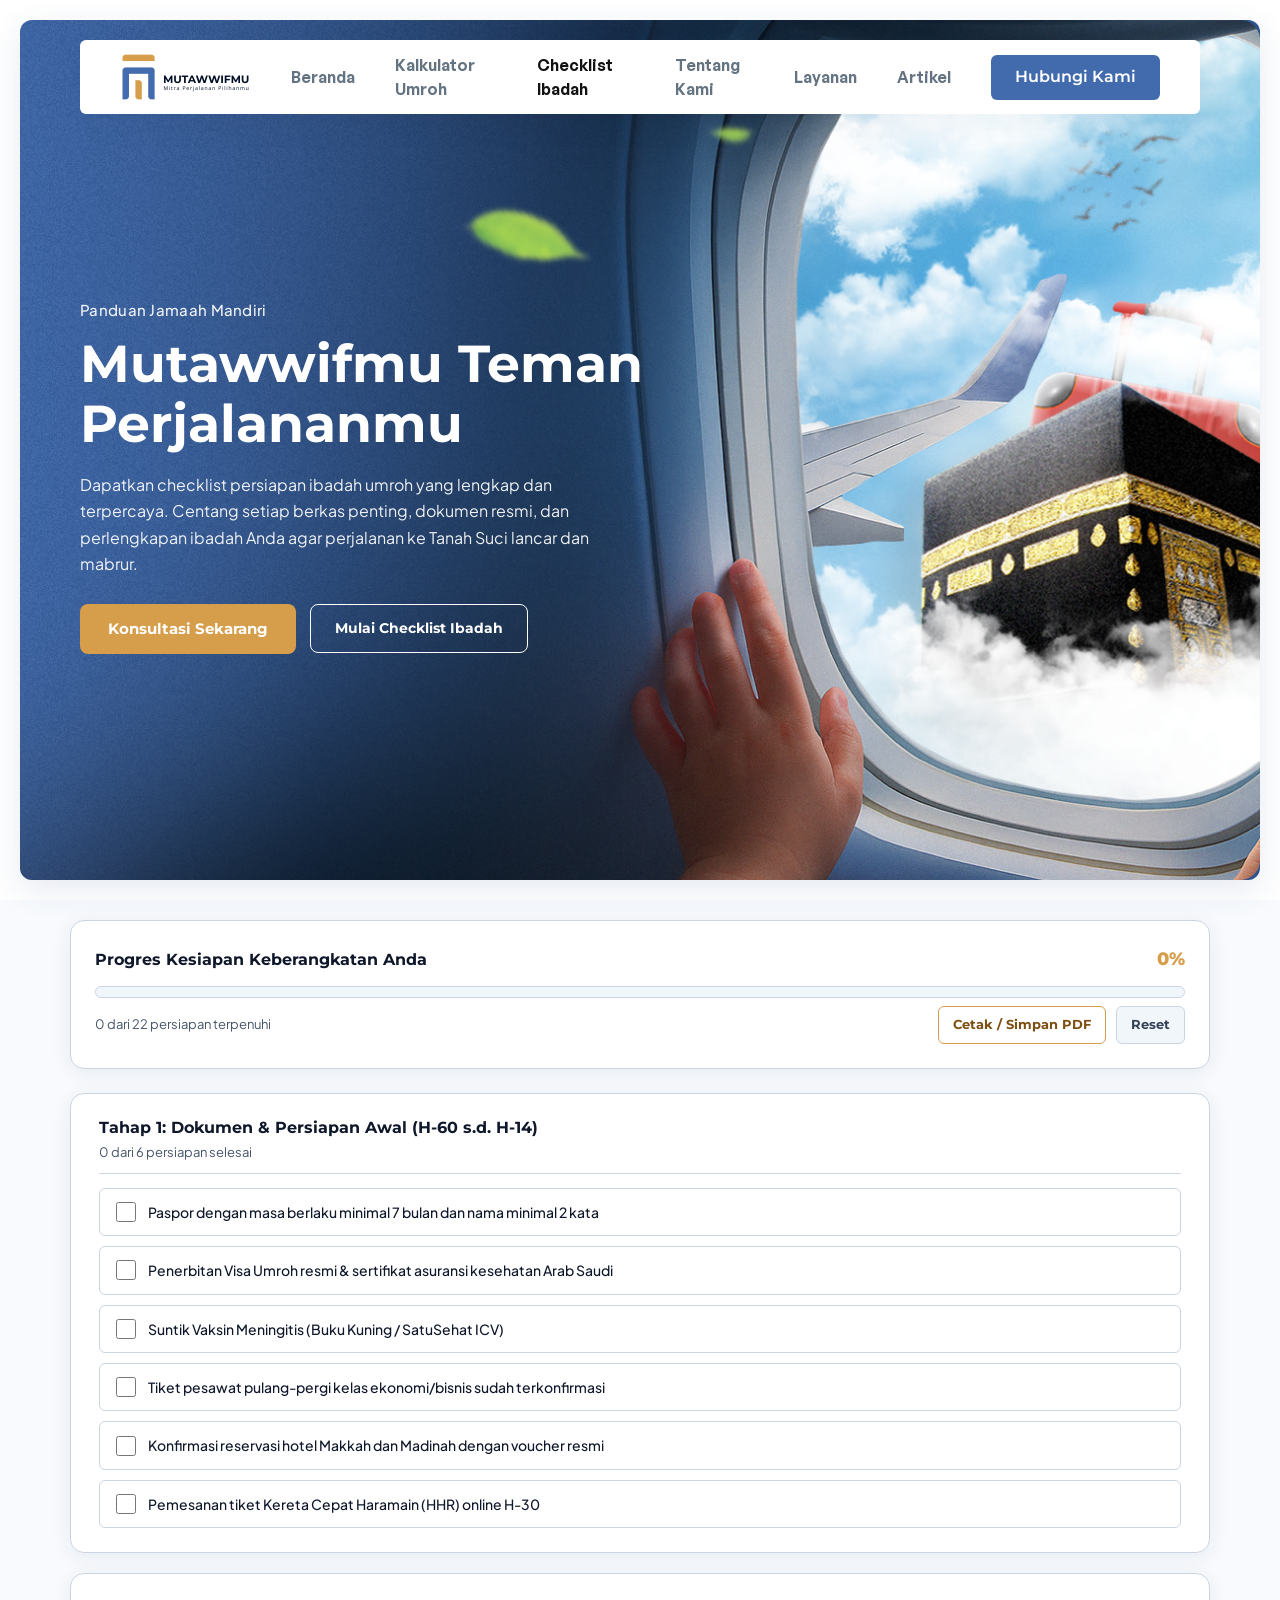
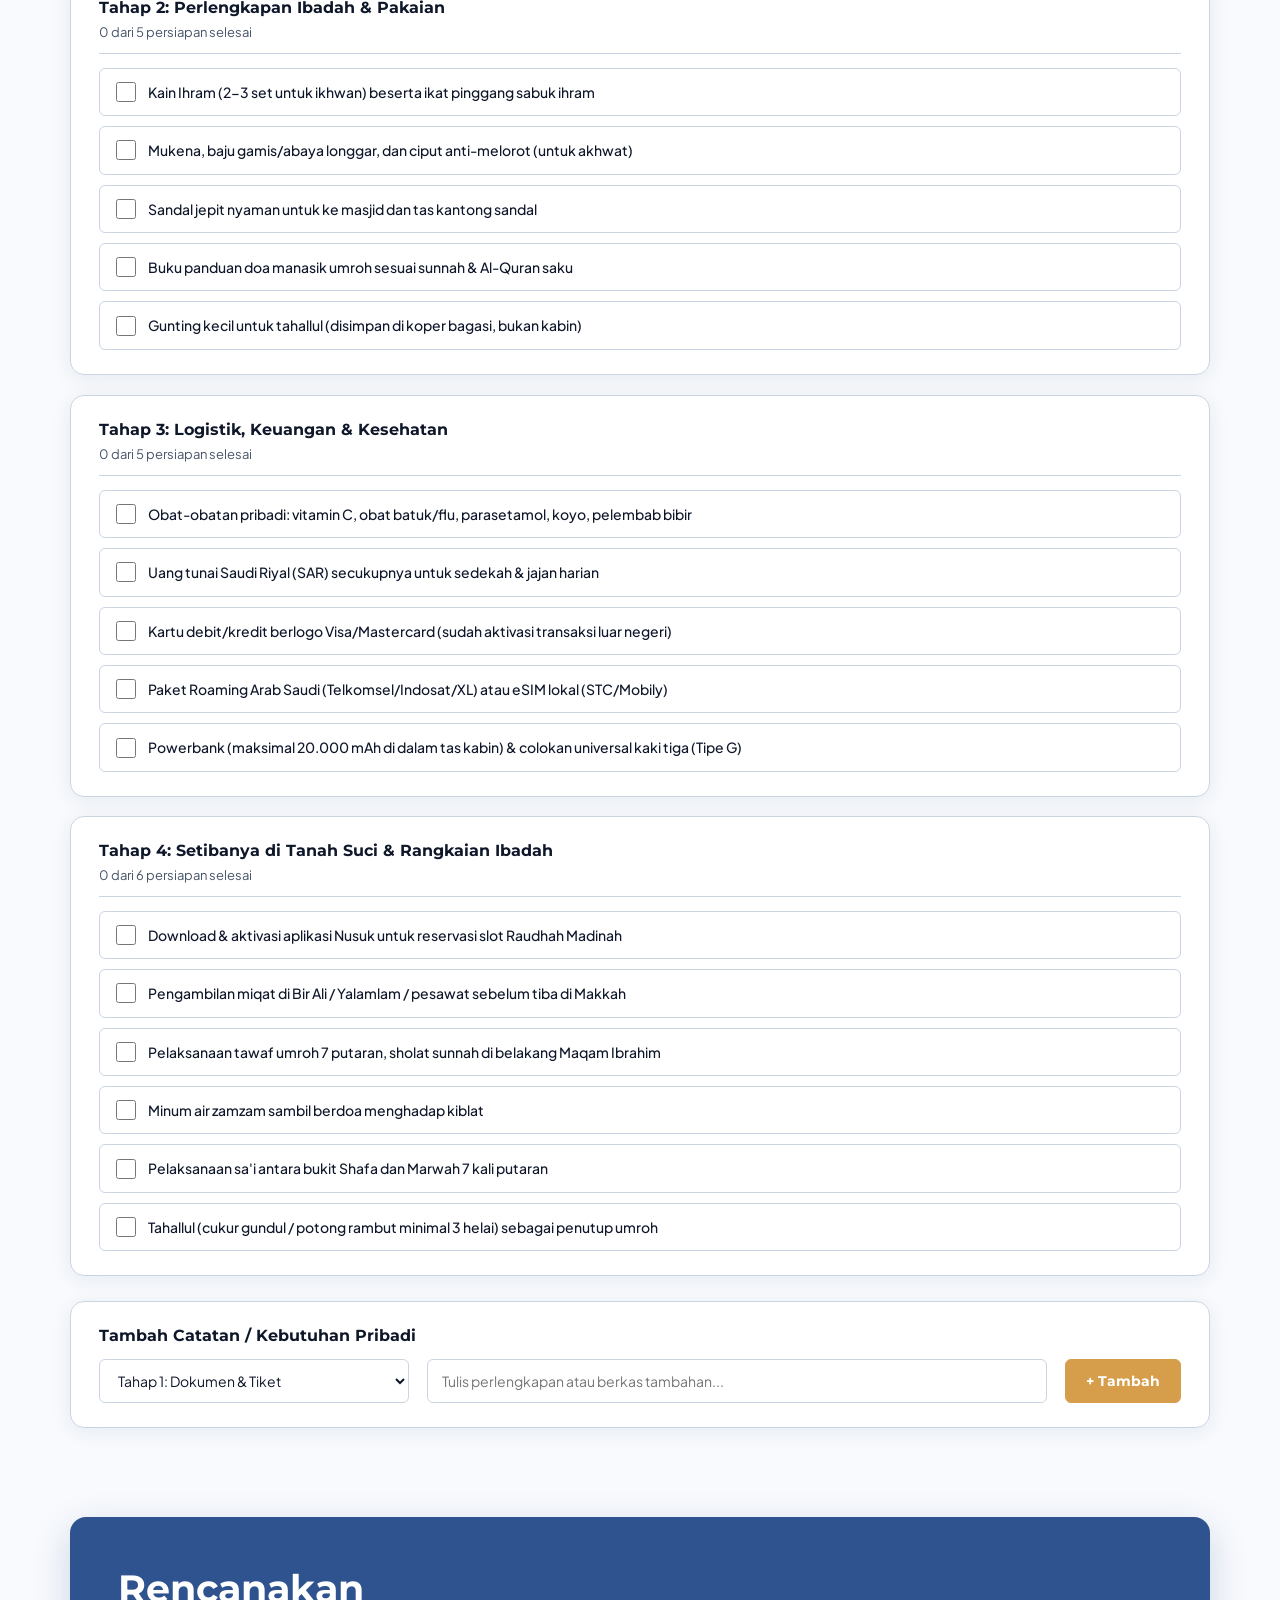
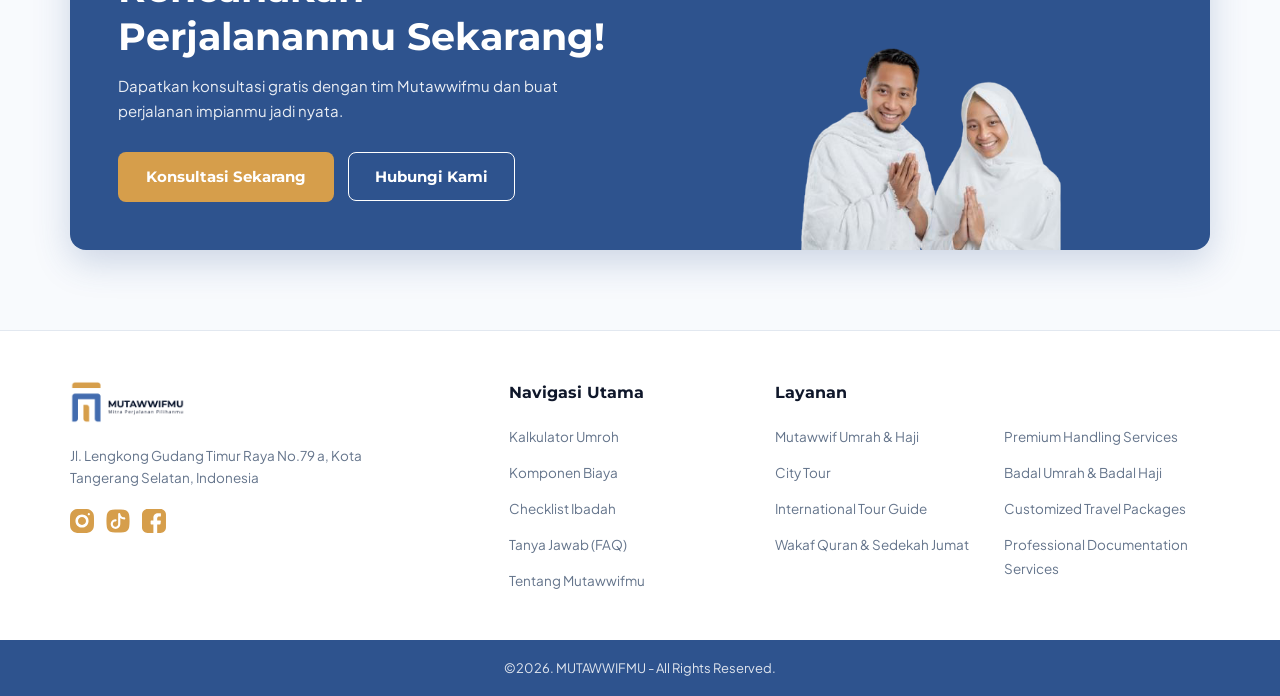
==== checklist.html @ 3fef1fd6 "fix(navbar): resolve Safari font mismatch by adding General Sans woff2 weights 400/500/600/700, head" ====
<!DOCTYPE html>
<html lang="id">
<head>
  <meta charset="UTF-8">
  <meta name="viewport" content="width=device-width, initial-scale=1.0">
  <title>Checklist Persiapan Umroh Mandiri: Panduan Jamaah Mutawwifmu</title>
  <meta name="description" content="Checklist interaktif persiapan ibadah umroh mandiri. Panduan lengkap paspor, visa, kain ihram, obat-obatan, dan aplikasi Nusuk sebelum berangkat ke Tanah Suci.">
  <link rel="icon" type="image/webp" href="assets/favicon.webp">
  <link rel="canonical" href="https://mutawwifmu.com/checklist-ibadah/">
  <meta property="og:type" content="website">
  <meta property="og:title" content="Checklist Persiapan Umroh Mandiri: Panduan Jamaah Mutawwifmu">
  <meta property="og:description" content="Checklist interaktif persiapan ibadah umroh mandiri bersama Mutawwifmu.">
  <meta property="og:url" content="https://mutawwifmu.com/checklist-ibadah/">
  <meta property="og:image" content="https://mutawwifmu.com/wp-content/uploads/2025/05/logo_navv.webp">
  <link rel="preconnect" href="https://fonts.googleapis.com">
  <link rel="preconnect" href="https://fonts.gstatic.com" crossorigin>
  <link rel="stylesheet" href="https://fonts.googleapis.com/css2?family=Montserrat:ital,wght@0,400;0,500;0,600;0,700;0,800;1,400;1,600&family=Plus+Jakarta+Sans:wght@400;500;600;700;800&display=swap">
  <link rel="preload" href="assets/fonts/GeneralSans-SemiBold.woff2" as="font" type="font/woff2" crossorigin>
  <link rel="preload" href="assets/fonts/GeneralSans-Regular.woff2" as="font" type="font/woff2" crossorigin>
  <link rel="stylesheet" href="css/style.css?v=20260928_v7">
  <style>
    .progress-card {
      background: var(--bg-surface);
      border: 1px solid var(--border);
      border-radius: var(--radius-lg);
      padding: 24px;
      box-shadow: var(--shadow-card);
      margin-bottom: 24px;
      transition: background 0.2s, border-color 0.2s;
    }
    .progress-bar-bg {
      width: 100%;
      height: 12px;
      background: var(--bg-soft);
      border-radius: var(--radius-pill);
      overflow: hidden;
      margin: 12px 0 6px;
      border: 1px solid var(--border);
    }
    .progress-bar-fill {
      height: 100%;
      background: linear-gradient(90deg, var(--gold) 0%, #E5AA55 100%);
      border-radius: var(--radius-pill);
      transition: width 0.3s ease;
    }
    @media print {
      body { padding-bottom: 0; background: #FFF; }
      .site-header, .hero-section, .hero-frame-wrap, .sticky-summary, .site-footer, .no-print { display: none !important; }
      .main-wrapper { margin: 0; padding: 0; max-width: 100%; }
      .calc-card { box-shadow: none; border: 1px solid #CCC; page-break-inside: avoid; }
    }
  </style>
</head>
<body>

  <!-- Hero Section with Outer Frame & Large Rounded Blue Box -->
  <div class="hero-frame-wrap">
    <div class="hero-rounded-box">
      <!-- Top Navigation (Floating Pill Header inside Rounded Box) -->
      <header class="site-header">
        <div class="header-container">
          <a href="https://mutawwifmu.com/" target="_top" class="brand-logo" aria-label="Mutawwifmu Beranda">
            <img src="assets/logo.webp" alt="Mutawwifmu Logo" width="131" height="48">
          </a>
          <nav aria-label="Navigasi Utama" class="main-nav">
            <ul class="nav-menu" id="primary-nav-menu">
              <li><a href="https://mutawwifmu.com/" target="_top" class="nav-link">Beranda</a></li>
              <li><a href="https://mutawwifmu.com/kalkulator-umroh/" target="_top" class="nav-link">Kalkulator Umroh</a></li>
              <li><a href="https://mutawwifmu.com/checklist-ibadah/" target="_top" class="nav-link active">Checklist Ibadah</a></li>
              <li><a href="https://mutawwifmu.com/tentang-kami/" target="_top" class="nav-link">Tentang Kami</a></li>
              <li><a href="https://mutawwifmu.com/layanan/" target="_top" class="nav-link">Layanan</a></li>
              <li><a href="https://mutawwifmu.com/artikel/" target="_top" class="nav-link">Artikel</a></li>
            </ul>
          </nav>
          <div class="header-actions">
            <a href="https://wa.me/6287745873159" target="_blank" rel="noopener" class="btn-header-contact" id="nav-btn-wa">Hubungi Kami</a>
            <button type="button" class="btn-mobile-menu" id="mobile-menu-toggle" aria-label="Buka Menu Navigasi" aria-expanded="false">
              <svg width="22" height="22" viewBox="0 0 24 24" fill="none" stroke="currentColor" stroke-width="2" stroke-linecap="round" stroke-linejoin="round"><line x1="3" y1="12" x2="21" y2="12"/><line x1="3" y1="6" x2="21" y2="6"/><line x1="3" y1="18" x2="21" y2="18"/></svg>
            </button>
          </div>
        </div>
      </header>

      <!-- Hero Content -->
      <div class="hero-inner">
        <div class="hero-content">
          <div class="hero-eyebrow">Panduan Jamaah Mandiri</div>
          <h1 class="hero-title">Mutawwifmu Teman<br>Perjalananmu</h1>
          <p class="hero-desc">
            Dapatkan checklist persiapan ibadah umroh yang lengkap dan terpercaya. Centang setiap berkas penting, dokumen resmi, dan perlengkapan ibadah Anda agar perjalanan ke Tanah Suci lancar dan mabrur.
          </p>
          <div class="hero-actions">
            <a href="https://wa.me/6287745873159" target="_blank" rel="noopener" class="btn-hero-cta">
              Konsultasi Sekarang
            </a>
            <a href="#checklist-progress-card" class="btn-outline-white">
              Mulai Checklist Ibadah
            </a>
          </div>
        </div>
      </div>
    </div>
  </div>

  <!-- Main Content -->
  <main class="main-wrapper">

    <!-- Progress Overview -->
    <div class="progress-card" id="checklist-progress-card">
      <div style="display: flex; justify-content: space-between; align-items: baseline; flex-wrap: wrap; gap: 8px;">
        <span style="font-family: var(--font-heading); font-weight: 700; font-size: 16px; color: var(--text-main);">
          Progres Kesiapan Keberangkatan Anda
        </span>
        <span id="progress-text" style="font-family: var(--font-heading); font-weight: 800; font-size: 18px; color: var(--gold);">
          0%
        </span>
      </div>
      <div class="progress-bar-bg">
        <div class="progress-bar-fill" id="progress-fill" style="width: 0%;"></div>
      </div>
      <div style="display: flex; justify-content: space-between; align-items: center; margin-top: 8px; font-size: 13px; color: var(--text-muted); flex-wrap: wrap; gap: 10px;">
        <span id="progress-count">0 dari 0 persiapan terpenuhi</span>
        <div class="no-print" style="display: flex; gap: 10px;">
          <button id="btn-print-checklist" class="btn btn-sm btn-outline-gold" type="button">Cetak / Simpan PDF</button>
          <button id="btn-reset-checklist" class="btn btn-sm btn-secondary" type="button">Reset</button>
        </div>
      </div>
    </div>

    <!-- Phases Container -->
    <div id="checklist-phases"></div>

    <!-- Tambah Catatan Kustom -->
    <div class="calc-card no-print" style="margin-top: 24px;">
      <h3 class="card-title" style="margin-bottom: 12px; font-size: 16px;">Tambah Catatan / Kebutuhan Pribadi</h3>
      <div class="form-grid" style="grid-template-columns: 1fr 2fr auto;">
        <select id="select-task-phase" class="form-select">
          <option value="0">Tahap 1: Dokumen &amp; Tiket</option>
          <option value="1">Tahap 2: Perlengkapan Ibadah</option>
          <option value="2">Tahap 3: Logistik &amp; Obat</option>
          <option value="3">Tahap 4: Setibanya di Arab Saudi</option>
        </select>
        <input type="text" id="input-new-task" class="form-control" placeholder="Tulis perlengkapan atau berkas tambahan...">
        <button id="btn-add-task" class="btn btn-gold" type="button">+ Tambah</button>
      </div>
    </div>

  </main>

  <!-- Pre-Footer CTA Banner (Aesthetic Mutawwifmu) -->
  <section class="cta-banner-section no-print">
    <div class="cta-banner-card">
      <div class="cta-banner-content">
        <h2 class="cta-banner-title">Rencanakan Perjalananmu Sekarang!</h2>
        <p class="cta-banner-desc">Dapatkan konsultasi gratis dengan tim Mutawwifmu dan buat perjalanan impianmu jadi nyata.</p>
        <div class="cta-banner-actions">
          <a href="https://wa.me/6287745873159?text=Hi%20Mutawwifmu%20Karya%20Bangsa%2C%20Saya%20Ingin%20Konsultasi%3F" target="_blank" rel="noopener" class="btn-cta-gold">Konsultasi Sekarang</a>
          <a href="https://wa.me/6287745873159" target="_blank" rel="noopener" class="btn-cta-outline">Hubungi Kami</a>
        </div>
      </div>
      <div class="cta-banner-image-wrap">
        <img src="assets/cta-couple.webp" alt="Jamaah Umroh Mutawwifmu" class="cta-banner-img" width="1280" height="632" loading="lazy">
      </div>
    </div>
  </section>

  <!-- Site Footer (Official Mutawwifmu Clean White Layout) -->
  <footer class="site-footer no-print">
    <div class="footer-main-container">
      <div class="footer-col-brand">
        <a href="https://mutawwifmu.com/" target="_top" class="footer-brand-logo" aria-label="Mutawwifmu Beranda">
          <img src="assets/logo.webp" alt="Mutawwifmu Logo" width="170" height="40">
        </a>
        <p class="footer-address-text">
          Jl. Lengkong Gudang Timur Raya No.79 a, Kota Tangerang Selatan, Indonesia
        </p>
        <div class="footer-social-links">
          <a href="https://www.instagram.com/mutawwifmu/" target="_blank" rel="noopener" aria-label="Instagram Mutawwifmu" class="footer-social-btn">
            <svg xmlns="http://www.w3.org/2000/svg" width="24" height="24" viewBox="0 0 24 24" fill="none"><g clip-path="url(#clip0_insta)"><path d="M8 12C8 10.9391 8.42143 9.92172 9.17157 9.17157C9.92172 8.42143 10.9391 8 12 8C13.0609 8 14.0783 8.42143 14.8284 9.17157C15.5786 9.92172 16 10.9391 16 12C16 13.0609 15.5786 14.0783 14.8284 14.8284C14.0783 15.5786 13.0609 16 12 16C10.9391 16 9.92172 15.5786 9.17157 14.8284C8.42143 14.0783 8 13.0609 8 12Z" fill="#D69E4B"></path><path d="M12.0545 0C14.0476 0 15.6175 2.43837e-08 16.8764 0.114545C18.1615 0.230182 19.2284 0.472364 20.1818 1.02327C21.3426 1.69348 22.3065 2.6574 22.9767 3.81818C23.5276 4.77164 23.7698 5.83855 23.8855 7.12364C24 8.38255 24 9.95236 24 11.9455V12.0545C24 14.0476 24 15.6175 23.8855 16.8764C23.7698 18.1615 23.5276 19.2284 22.9767 20.1818C22.3065 21.3426 21.3426 22.3065 20.1818 22.9767C19.2284 23.5276 18.1615 23.7698 16.8764 23.8855C15.6175 24 14.0476 24 12.0545 24H11.9455C9.95236 24 8.38255 24 7.12364 23.8855C5.83855 23.7698 4.77164 23.5276 3.81818 22.9767C2.6574 22.3065 1.69348 21.3426 1.02327 20.1818C0.472364 19.2284 0.230182 18.1615 0.114545 16.8764C2.43837e-08 15.6175 0 14.0476 0 12.0545V11.9455C0 9.95236 2.43837e-08 8.38255 0.114545 7.12364C0.230182 5.83855 0.472364 4.77164 1.02327 3.81818C1.69348 2.6574 2.6574 1.69348 3.81818 1.02327C4.77164 0.472364 5.83855 0.230182 7.12364 0.114545C8.38255 2.43837e-08 9.95236 0 11.9455 0H12.0545ZM18.8182 4.09091C18.5289 4.09091 18.2514 4.20584 18.0468 4.41043C17.8422 4.61501 17.7273 4.89249 17.7273 5.18182V5.18618C17.7273 5.47551 17.8422 5.75299 18.0468 5.95757C18.2514 6.16216 18.5289 6.27709 18.8182 6.27709H18.8225C19.1119 6.27709 19.3894 6.16216 19.5939 5.95757C19.7985 5.75299 19.9135 5.47551 19.9135 5.18618V5.18182C19.9135 4.89249 19.7985 4.61501 19.5939 4.41043C19.3894 4.20584 19.1119 4.09091 18.8182 4.09091H18.8182ZM12 5.45455C10.264 5.45455 8.59918 6.14415 7.37167 7.37167C6.14415 8.59918 5.45455 10.264 5.45455 12C5.45455 13.736 6.14415 15.4008 7.37167 16.6283C8.59918 17.8558 10.264 18.5455 12 18.5455C13.736 18.5455 15.4008 17.8558 16.6283 16.6283C17.8558 15.4008 18.5455 13.736 18.5455 12C18.5455 10.264 17.8558 8.59918 16.6283 7.37167C15.4008 6.14415 13.736 5.45455 12 5.45455Z" fill="#D69E4B"></path></g><defs><clipPath id="clip0_insta"><rect width="24" height="24" fill="white"></rect></clipPath></defs></svg>
          </a>
          <a href="https://www.tiktok.com/@mutawwifmu" target="_blank" rel="noopener" aria-label="TikTok Mutawwifmu" class="footer-social-btn">
            <svg xmlns="http://www.w3.org/2000/svg" width="24" height="24" viewBox="0 0 24 24" fill="none"><g clip-path="url(#clip0_tiktok)"><path fill-rule="evenodd" clip-rule="evenodd" d="M6.26831 0.814303C8.10945 0.608589 10.0312 0.428589 11.9992 0.428589C13.9672 0.428589 15.8889 0.608589 17.73 0.814303C19.1294 0.974761 20.4329 1.60523 21.4275 2.60262C22.4221 3.60002 23.0489 4.90533 23.2054 6.30516C23.4026 8.13773 23.5706 10.0457 23.5706 12C23.5706 13.9543 23.4026 15.8623 23.2054 17.6949C23.0489 19.0947 22.4221 20.4 21.4275 21.3974C20.4329 22.3948 19.1294 23.0253 17.73 23.1857C15.8889 23.3914 13.9672 23.5714 11.9992 23.5714C10.0312 23.5714 8.10945 23.3914 6.26831 23.1857C4.86893 23.0253 3.56538 22.3948 2.57078 21.3974C1.57619 20.4 0.949397 19.0947 0.792877 17.6949C0.595734 15.8623 0.427734 13.9543 0.427734 12C0.427734 10.0457 0.595734 8.13773 0.792877 6.30516C0.949397 4.90533 1.57619 3.60002 2.57078 2.60262C3.56538 1.60523 4.86893 0.974761 6.26831 0.814303ZM14.2826 4.94059C14.2234 4.68408 14.0719 4.45835 13.8569 4.30644C13.6419 4.15453 13.3785 4.08708 13.117 4.11697C12.8554 4.14685 12.614 4.27197 12.4389 4.46846C12.2637 4.66495 12.167 4.91906 12.1672 5.1823V15.0857C12.1672 15.6119 12.0111 16.1263 11.7188 16.5639C11.4264 17.0014 11.0109 17.3424 10.5247 17.5438C10.0386 17.7452 9.50364 17.7978 8.98754 17.6952C8.47144 17.5925 7.99737 17.3391 7.62528 16.967C7.2532 16.595 6.9998 16.1209 6.89714 15.6048C6.79448 15.0887 6.84717 14.5537 7.04854 14.0676C7.24992 13.5814 7.59093 13.1659 8.02846 12.8735C8.46599 12.5812 8.98038 12.4252 9.50659 12.4252C9.79075 12.4252 10.0633 12.3123 10.2642 12.1113C10.4651 11.9104 10.578 11.6379 10.578 11.3537C10.578 11.0696 10.4651 10.797 10.2642 10.5961C10.0633 10.3952 9.79075 10.2823 9.50659 10.2823C8.55656 10.2823 7.62787 10.564 6.83795 11.0918C6.04803 11.6196 5.43236 12.3698 5.0688 13.2475C4.70524 14.1253 4.61012 15.0911 4.79546 16.0228C4.9808 16.9546 5.43828 17.8105 6.11005 18.4823C6.78183 19.154 7.63771 19.6115 8.56949 19.7969C9.50126 19.9822 10.4671 19.8871 11.3448 19.5235C12.2225 19.16 12.9727 18.5443 13.5005 17.7544C14.0283 16.9645 14.31 16.0358 14.31 15.0857V9.10287C15.3386 9.97716 16.6654 10.4572 18.222 10.4572C18.5062 10.4572 18.7787 10.3443 18.9796 10.1433C19.1806 9.94241 19.2934 9.66989 19.2934 9.38573C19.2934 9.10157 19.1806 8.82905 18.9796 8.62812C18.7787 8.42719 18.5062 8.3143 18.222 8.3143C17.0906 8.3143 16.2506 7.96459 15.6317 7.4143C15.0009 6.85202 14.5329 6.01545 14.2826 4.94059Z" fill="#D69E4B"></path></g><defs><clipPath id="clip0_tiktok"><rect width="24" height="24" fill="white"></rect></clipPath></defs></svg>
          </a>
          <a href="https://www.facebook.com/mutawwifmu" target="_blank" rel="noopener" aria-label="Facebook Mutawwifmu" class="footer-social-btn">
            <svg xmlns="http://www.w3.org/2000/svg" width="24" height="24" viewBox="0 0 24 24" fill="none"><g clip-path="url(#clip0_fb)"><path d="M18.4416 0.000885688H5.53128C4.79964 0.000221995 4.07512 0.144534 3.39956 0.425485C2.72401 0.706437 2.11083 1.11846 1.59543 1.63775C1.08203 2.15538 0.676641 2.76989 0.402821 3.44556C0.129002 4.12124 -0.00778648 4.8446 0.000406988 5.57361V18.4273C-0.00847176 19.1564 0.128003 19.88 0.401861 20.5557C0.675719 21.2315 1.08147 21.8459 1.59543 22.3631C2.11068 22.8823 2.72367 23.2942 3.399 23.5752C4.07432 23.8561 4.79862 24.0005 5.53005 24H11.392V15.4268H9.15207C9.01342 15.4258 8.88068 15.3705 8.7824 15.2727C8.68412 15.1749 8.62816 15.0424 8.62655 14.9037V12.1518C8.62639 12.0811 8.64024 12.0111 8.6673 11.9457C8.69436 11.8804 8.7341 11.8211 8.78422 11.7712C8.83434 11.7213 8.89386 11.6818 8.95932 11.655C9.02478 11.6283 9.09489 11.6147 9.16561 11.6152H11.392V8.93225C11.3296 8.29816 11.407 7.65808 11.6188 7.05715C11.8306 6.45622 12.1716 5.90905 12.6178 5.45423C13.0645 4.99734 13.6054 4.64337 14.2029 4.41699C14.8004 4.19062 15.4401 4.09729 16.0774 4.1435H18.3591C18.4975 4.14488 18.6299 4.20078 18.7277 4.29906C18.8255 4.39735 18.8807 4.53006 18.8812 4.66848V7.07849C18.8807 7.21691 18.8255 7.34963 18.7277 7.44791C18.6299 7.5462 18.4975 7.6021 18.3591 7.60348H16.8927C16.4883 7.60348 16.0954 7.74737 15.7836 8.00976C15.4718 8.27214 15.2608 8.6366 15.1878 9.03848V11.6152H18.3075C18.4485 11.6152 18.5833 11.6723 18.6817 11.7738C18.7801 11.8753 18.8344 12.0125 18.8327 12.1543L18.4947 14.9062C18.4795 15.0456 18.4116 15.1741 18.3045 15.2662C18.1974 15.3582 18.0587 15.4074 17.9157 15.4042H15.1878V24H18.4416C19.173 24.0005 19.8973 23.8561 20.5726 23.5752C21.2479 23.2942 21.8609 22.8823 22.3762 22.3631C22.8901 21.8459 23.2959 21.2315 23.5697 20.5557C23.8436 19.88 23.98 19.1564 23.9712 18.4273V5.57361C23.9794 4.8446 23.8426 4.12124 23.5688 3.44556C23.2949 2.76989 22.8896 2.15538 22.3762 1.63775C21.8608 1.11846 21.2476 0.706437 20.572 0.425485C19.8965 0.144534 19.172 0.000221995 18.4416 0.000885688Z" fill="#D69E4B"></path></g><defs><clipPath id="clip0_fb"><rect width="24" height="24" fill="white"></rect></clipPath></defs></svg>
          </a>
        </div>
      </div>

      <div class="footer-col-links">
        <h5 class="footer-heading">Navigasi Utama</h5>
        <ul class="footer-links-list">
          <li><a href="https://mutawwifmu.com/kalkulator-umroh/" target="_top">Kalkulator Umroh</a></li>
          <li><a href="https://mutawwifmu.com/kalkulator-umroh/#card-step-visa" target="_top">Komponen Biaya</a></li>
          <li><a href="https://mutawwifmu.com/checklist-ibadah/" target="_top">Checklist Ibadah</a></li>
          <li><a href="https://mutawwifmu.com/kalkulator-umroh/#faq-section" target="_top">Tanya Jawab (FAQ)</a></li>
          <li><a href="https://mutawwifmu.com/tentang-kami/" target="_top">Tentang Mutawwifmu</a></li>
        </ul>
      </div>

      <div class="footer-col-services">
        <h5 class="footer-heading">Layanan</h5>
        <div class="footer-services-grid">
          <ul class="footer-links-list">
            <li><a href="https://mutawwifmu.com/layanan/" target="_top">Mutawwif Umrah &amp; Haji</a></li>
            <li><a href="https://mutawwifmu.com/layanan/" target="_top">City Tour</a></li>
            <li><a href="https://mutawwifmu.com/layanan/" target="_top">International Tour Guide</a></li>
            <li><a href="https://mutawwifmu.com/layanan/" target="_top">Wakaf Quran &amp; Sedekah Jumat</a></li>
          </ul>
          <ul class="footer-links-list">
            <li><a href="https://mutawwifmu.com/layanan/" target="_top">Premium Handling Services</a></li>
            <li><a href="https://mutawwifmu.com/layanan/" target="_top">Badal Umrah &amp; Badal Haji</a></li>
            <li><a href="https://mutawwifmu.com/layanan/" target="_top">Customized Travel Packages</a></li>
            <li><a href="https://mutawwifmu.com/layanan/" target="_top">Professional Documentation Services</a></li>
          </ul>
        </div>
      </div>
    </div>

    <div class="footer-bottom-bar">
      <p>&copy;2026. MUTAWWIFMU - All Rights Reserved.</p>
    </div>
  </footer>

  <!-- Scripts -->
  <script src="js/data.js?v=20260911_v6"></script>
  <script src="js/checklist.js?v=20260911_v6"></script>
  <script src="js/scroll-animation.js?v=20260912_v2"></script>
</body>
</html>
---- css/style.css ----
@import url('https://fonts.googleapis.com/css2?family=Montserrat:ital,wght@0,300;0,400;0,500;0,600;0,700;0,800;1,400;1,600&family=Plus+Jakarta+Sans:wght@400;500;600;700;800&display=swap');

/* ==========================================================================
   Typography & Font Faces (Exact Beranda Replica)
   ========================================================================== */
@font-face {
  font-family: 'General Sans';
  font-style: normal;
  font-weight: 400;
  font-display: swap;
  src: url('../assets/fonts/GeneralSans-Regular.woff2') format('woff2'),
       url('../assets/fonts/GeneralSans-Regular.ttf') format('truetype'),
       url('https://mutawwifmu.com/wp-content/uploads/2025/04/GeneralSans-Regular.ttf') format('truetype');
}

@font-face {
  font-family: 'General Sans';
  font-style: normal;
  font-weight: 500;
  font-display: swap;
  src: url('../assets/fonts/GeneralSans-Medium.woff2') format('woff2'),
       url('../assets/fonts/GeneralSans-Regular.ttf') format('truetype');
}

@font-face {
  font-family: 'General Sans';
  font-style: normal;
  font-weight: 600;
  font-display: swap;
  src: url('../assets/fonts/GeneralSans-SemiBold.woff2') format('woff2'),
       url('../assets/fonts/GeneralSans-Regular.ttf') format('truetype');
}

@font-face {
  font-family: 'General Sans';
  font-style: normal;
  font-weight: 700;
  font-display: swap;
  src: url('../assets/fonts/GeneralSans-Bold.woff2') format('woff2'),
       url('../assets/fonts/GeneralSans-Regular.ttf') format('truetype');
}

@font-face {
  font-family: 'Montserrat';
  font-style: normal;
  font-weight: 600;
  font-display: swap;
  src: url('../assets/fonts/Montserrat-SemiBold.ttf') format('truetype'),
       url('https://mutawwifmu.com/wp-content/uploads/2025/05/Montserrat-SemiBold.ttf') format('truetype');
}

:root {
  /* Brand color tokens */
  --primary: #426BAD;
  --primary-hover: #31538A;
  --primary-dark: #1F355A;
  --primary-deep: #14223B;
  --primary-light: #EBF3FC;

  --gold: #D69E4B;
  --gold-hover: #C58D3B;
  --gold-light: #FDF9F2;
  --gold-border: #E8CA9B;
  --gold-text: #7C4E10;

  --bg-body: #F8FAFD;
  --bg-surface: #FFFFFF;
  --bg-soft: #F1F6FB;
  --bg-sunk: #EAF0F8;

  --text-main: #0F172A;
  --text-body: #334155;
  --text-muted: #475569;
  --text-light: #64748B;

  --border: #CBD5E1;
  --border-focus: #426BAD;
  --border-card: rgba(66, 107, 173, 0.14);

  --shadow-sm: 0 1px 3px rgba(15, 23, 42, 0.06);
  --shadow-card: 0 4px 20px rgba(31, 53, 90, 0.08);
  --shadow-card-hover: 0 10px 30px rgba(31, 53, 90, 0.14);
  --shadow-sticky: 0 -4px 24px rgba(15, 23, 42, 0.2);

  --radius-xs: 4px;
  --radius-sm: 6px;
  --radius-md: 10px;
  --radius-lg: 14px;
  --radius-xl: 20px;
  --radius-pill: 999px;

  --font-heading: 'Montserrat', sans-serif;
  --font-sans: 'Plus Jakarta Sans', -apple-system, BlinkMacSystemFont, 'Segoe UI', Roboto, sans-serif;

  --container-max: 1180px;
}

*, *::before, *::after {
  box-sizing: border-box;
  margin: 0;
  padding: 0;
}

html {
  font-family: var(--font-sans);
  color: var(--text-body);
  background-color: var(--bg-body);
  font-size: 15px;
  line-height: 1.6;
  -webkit-font-smoothing: antialiased;
  scroll-behavior: smooth;
  transition: background-color 0.2s ease, color 0.2s ease;
}

body {
  min-height: 100vh;
  display: flex;
  flex-direction: column;
  padding-bottom: 0;
}

a {
  color: var(--primary);
  text-decoration: none;
  transition: color 0.15s ease;
}

a:hover {
  color: var(--primary-hover);
}

button, input, select, textarea {
  font-family: inherit;
  font-size: inherit;
  color: inherit;
}

:focus-visible {
  outline: 2px solid var(--primary);
  outline-offset: 2px;
}

/* Header and primary navigation (Exact Beranda Mutawwifmu Layout & Metrics) */
.site-header {
  position: relative;
  z-index: 20;
  background: transparent;
  border-bottom: none;
  box-shadow: none;
  padding: 0;
  margin-bottom: 30px;
  width: 100%;
}

.header-container {
  width: 100%;
  max-width: 1352px;
  height: 74px;
  margin: 0 auto;
  padding: 12px 40px;
  display: flex;
  align-items: center;
  justify-content: space-between;
  gap: 20px;
  background: #FFFFFF;
  border-radius: 6px;
  box-shadow: 10px 10px 40px 0px rgba(0, 0, 0, 0.03);
  border: none;
  box-sizing: border-box;
}

.brand-logo {
  display: flex;
  align-items: center;
  text-decoration: none;
  flex-shrink: 0;
}

.brand-logo img {
  height: 48px;
  width: 131px;
  object-fit: contain;
  display: block;
}

.nav-menu {
  display: flex;
  align-items: center;
  gap: 0;
  list-style: none;
  margin: 0;
  padding: 0;
}

.nav-menu > li {
  margin: 0;
  padding: 0;
  list-style: none;
}

.nav-link {
  font-family: 'General Sans', sans-serif;
  font-size: 16px;
  font-weight: 600;
  line-height: 24px;
  color: #637381;
  padding: 13px 20px;
  height: 50px;
  box-sizing: border-box;
  display: inline-flex;
  align-items: center;
  justify-content: center;
  position: relative;
  text-decoration: none;
  transition: color 0.15s ease;
  letter-spacing: normal;
}

.nav-link:hover {
  color: #121212;
}

.nav-link.active {
  color: #121212;
  font-weight: 600;
}

.nav-link.active::after {
  display: none !important;
}

/* Navigation Dropdown Menu */
.nav-item-dropdown {
  position: relative;
}

.nav-link-dropdown {
  display: inline-flex;
  align-items: center;
  gap: 6px;
  cursor: pointer;
}

.dropdown-chevron {
  transition: transform 0.2s ease;
  flex-shrink: 0;
}

.nav-item-dropdown:hover .dropdown-chevron,
.nav-item-dropdown:focus-within .dropdown-chevron {
  transform: rotate(180deg);
}

.dropdown-menu {
  position: absolute;
  top: calc(100% + 14px);
  left: 50%;
  transform: translateX(-50%) translateY(6px);
  background: #FFFFFF;
  border-radius: 12px;
  box-shadow: 0 16px 36px rgba(15, 23, 42, 0.12);
  border: 1px solid #E2E8F0;
  min-width: 250px;
  padding: 8px;
  display: flex;
  flex-direction: column;
  gap: 2px;
  opacity: 0;
  visibility: hidden;
  pointer-events: none;
  transition: opacity 0.2s ease, transform 0.2s ease, visibility 0.2s ease;
  z-index: 100;
}

.dropdown-menu::before {
  content: '';
  position: absolute;
  top: -16px;
  left: 0;
  right: 0;
  height: 16px;
}

.nav-item-dropdown:hover .dropdown-menu,
.nav-item-dropdown:focus-within .dropdown-menu {
  opacity: 1;
  visibility: visible;
  pointer-events: auto;
  transform: translateX(-50%) translateY(0);
}

.dropdown-item {
  display: flex;
  align-items: center;
  gap: 10px;
  padding: 8px 12px;
  border-radius: 8px;
  font-size: 13px;
  font-weight: 600;
  color: #334155;
  text-decoration: none;
  transition: background-color 0.15s ease, color 0.15s ease;
}

.dropdown-item:hover {
  background-color: #F1F6FB;
  color: #426BAD;
}

.dropdown-step {
  font-size: 11px;
  font-weight: 700;
  color: #426BAD;
  background-color: #EBF3FC;
  padding: 2px 6px;
  border-radius: 4px;
}

.dropdown-text {
  flex: 1;
  white-space: nowrap;
}

/* Mobile Hamburger Button */
.btn-mobile-menu {
  display: none;
  background: #F1F6FB;
  border: 1px solid #E2E8F0;
  color: #1E293B;
  cursor: pointer;
  padding: 8px;
  border-radius: 8px;
  align-items: center;
  justify-content: center;
  transition: all 0.2s ease;
}

.btn-mobile-menu:hover {
  background: #E2E8F0;
}

.header-actions {
  display: flex;
  align-items: center;
  gap: 10px;
}

.btn-header-contact,
a.btn-header-contact,
button.btn-header-contact {
  background-color: #426BAD;
  color: #FFFFFF !important;
  border: none;
  border-radius: 6px;
  padding: 12px 24px;
  height: 45px;
  font-family: 'Montserrat', sans-serif;
  font-size: 16px;
  font-weight: 600;
  line-height: 20.8px;
  cursor: pointer;
  transition: background-color 0.2s ease;
  text-decoration: none;
  display: inline-flex;
  align-items: center;
  justify-content: center;
  white-space: nowrap;
  box-shadow: none;
  box-sizing: border-box;
}

.btn-header-contact:hover,
a.btn-header-contact:hover {
  background-color: #31538A;
  color: #FFFFFF !important;
  transform: none;
  box-shadow: none;
}

/* Button styles with high-contrast accessibility */
.btn {
  display: inline-flex;
  align-items: center;
  justify-content: center;
  gap: 8px;
  min-height: 44px;
  padding: 10px 20px;
  border-radius: var(--radius-sm);
  font-family: var(--font-heading);
  font-size: 13.5px;
  font-weight: 700;
  cursor: pointer;
  border: 1px solid transparent;
  transition: all 0.2s ease;
  text-decoration: none;
  white-space: nowrap;
}

.btn-primary {
  background-color: var(--primary);
  color: #FFFFFF;
  border-color: var(--primary);
  box-shadow: none;
}

.btn-primary:hover {
  background-color: var(--primary-hover);
  border-color: var(--primary-hover);
  color: #FFFFFF;
  transform: none;
  box-shadow: none;
}

.btn-gold,
a.btn-gold,
button.btn-gold {
  background-color: var(--gold);
  color: #FFFFFF !important;
  border-color: var(--gold);
  box-shadow: none;
}

.btn-gold:hover,
.btn-gold:focus,
.btn-gold:active,
.btn-gold:visited,
a.btn-gold:hover,
a.btn-gold:focus,
a.btn-gold:active,
a.btn-gold:visited,
button.btn-gold:hover,
button.btn-gold:focus,
button.btn-gold:active {
  background-color: var(--gold-hover);
  border-color: var(--gold-hover);
  color: #FFFFFF !important;
  transform: none;
  box-shadow: none;
}

.btn-gold *,
a.btn-gold *,
button.btn-gold * {
  color: #FFFFFF !important;
}

.btn-outline-gold {
  background-color: transparent;
  color: var(--gold-text);
  border-color: var(--gold);
  box-shadow: none;
}

.btn-outline-gold:hover {
  background-color: var(--gold-light);
  border-color: var(--gold-hover);
  transform: none;
  box-shadow: none;
}

.btn-outline-white {
  background: transparent;
  color: #FFFFFF;
  border: 1.5px solid #FFFFFF;
  border-radius: 8px;
  padding: 12px 24px;
  font-family: var(--font-heading);
  font-size: 14px;
  font-weight: 700;
  cursor: pointer;
  transition: background-color 0.2s ease, color 0.2s ease;
  text-decoration: none;
  display: inline-flex;
  align-items: center;
  justify-content: center;
  box-shadow: none;
}

.btn-outline-white:hover {
  background: rgba(255, 255, 255, 0.15);
  color: #FFFFFF;
  border-color: #FFFFFF;
  transform: none;
  box-shadow: none;
}

.btn-secondary {
  background-color: var(--bg-soft);
  color: var(--text-body);
  border-color: var(--border);
}

.btn-secondary:hover {
  background-color: var(--bg-sunk);
}

.btn-sm {
  min-height: 38px;
  padding: 6px 14px;
  font-size: 12.5px;
}

/* Big Rounded Hero Card Section (Official Mutawwifmu Layout) */
.hero-frame-wrap {
  width: 100%;
  background-color: #FFFFFF;
  padding: 20px;
  min-height: 100vh;
  min-height: 100dvh;
  box-sizing: border-box;
}

.hero-rounded-box {
  background-color: #2E538E;
  background-image: url("../assets/hero-bg.webp");
  background-repeat: no-repeat;
  background-position: right center;
  background-size: cover;
  border-radius: 12px;
  overflow: hidden;
  position: relative;
  min-height: calc(100vh - 40px);
  min-height: calc(100dvh - 40px);
  padding: 20px 60px 48px;
  box-shadow: 0 10px 32px rgba(46, 83, 142, 0.12);
  display: flex;
  flex-direction: column;
  justify-content: space-between;
  box-sizing: border-box;
}

.hero-inner {
  max-width: 1352px;
  width: 100%;
  margin: auto auto;
  position: relative;
  z-index: 2;
  text-align: left;
  padding: 10px 0;
}

.hero-content {
  max-width: 580px;
}

.hero-eyebrow {
  font-size: 15px;
  color: rgba(255, 255, 255, 0.92);
  font-weight: 500;
  margin-bottom: 12px;
  letter-spacing: 0.02em;
}

.hero-title {
  font-family: var(--font-heading);
  font-size: clamp(34px, 4.4vw, 52px);
  font-weight: 700;
  line-height: 1.15;
  margin-bottom: 18px;
  color: #FFFFFF;
}

.hero-desc {
  font-size: clamp(14.5px, 1.55vw, 16px);
  color: rgba(255, 255, 255, 0.92);
  max-width: 520px;
  margin: 0 0 26px 0;
  line-height: 1.65;
}

.hero-actions {
  display: flex;
  align-items: center;
  gap: 14px;
  flex-wrap: wrap;
  margin-bottom: 24px;
}

.btn-hero-cta,
a.btn-hero-cta,
button.btn-hero-cta {
  background-color: var(--gold);
  color: #FFFFFF !important;
  padding: 13px 28px;
  border-radius: 8px;
  font-family: var(--font-heading);
  font-size: 15px;
  font-weight: 700;
  border: 0;
  cursor: pointer;
  box-shadow: none;
  transition: background-color 0.2s ease;
  display: inline-flex;
  align-items: center;
  gap: 8px;
  text-decoration: none;
}

.btn-hero-cta:hover,
.btn-hero-cta:focus,
.btn-hero-cta:active,
.btn-hero-cta:visited,
a.btn-hero-cta:hover,
a.btn-hero-cta:focus,
a.btn-hero-cta:active,
a.btn-hero-cta:visited,
button.btn-hero-cta:hover,
button.btn-hero-cta:focus,
button.btn-hero-cta:active {
  background-color: var(--gold-hover);
  color: #FFFFFF !important;
  transform: none;
  box-shadow: none;
}

.btn-hero-cta *,
a.btn-hero-cta *,
button.btn-hero-cta * {
  color: #FFFFFF !important;
}

.rate-pills {
  display: flex;
  align-items: center;
  justify-content: flex-start;
  gap: 12px;
  flex-wrap: wrap;
}

.rate-chip {
  display: inline-flex;
  align-items: center;
  gap: 8px;
  padding: 8px 16px;
  border-radius: var(--radius-pill);
  background: rgba(15, 23, 42, 0.45);
  border: 1px solid rgba(255, 255, 255, 0.18);
  font-size: 13px;
  color: #FFFFFF;
}

.rate-chip b {
  color: #F5CD8E;
  font-weight: 700;
}

/* Calculator workflow layout */
.main-wrapper {
  max-width: var(--container-max);
  margin: 20px auto 40px;
  padding: 0 20px;
  position: relative;
  z-index: 10;
  width: 100%;
}

.calculator-grid {
  display: flex;
  flex-direction: column;
  gap: 22px;
}

.calc-card {
  background: var(--bg-surface);
  border: 1px solid var(--border);
  border-radius: var(--radius-lg);
  padding: 24px 28px;
  box-shadow: var(--shadow-card);
  scroll-margin-top: 36px;
  transition: border-color 0.2s ease, box-shadow 0.2s ease, background-color 0.2s ease;
}

.calc-card:hover {
  border-color: var(--border-focus);
}

.card-header {
  display: flex;
  align-items: flex-start;
  justify-content: space-between;
  gap: 16px;
  margin-bottom: 20px;
  padding-bottom: 16px;
  border-bottom: 1px solid var(--border);
  flex-wrap: wrap;
}

.step-info {
  display: flex;
  align-items: center;
  gap: 14px;
}

.step-num {
  width: 36px;
  height: 36px;
  border-radius: 10px;
  background: var(--primary-light);
  color: var(--primary);
  font-family: var(--font-heading);
  font-weight: 800;
  font-size: 15px;
  display: flex;
  align-items: center;
  justify-content: center;
  flex-shrink: 0;
}

.card-title {
  font-family: var(--font-heading);
  font-size: 18px;
  font-weight: 700;
  color: var(--text-main);
  line-height: 1.3;
}

.card-subtitle {
  font-size: 13px;
  color: var(--text-muted);
  margin-top: 3px;
}

.card-subtotal {
  text-align: right;
}

.card-subtotal .sar-val {
  font-family: var(--font-heading);
  font-size: 17px;
  font-weight: 700;
  color: var(--primary);
}

.card-subtotal .idr-val {
  font-size: 12.5px;
  color: var(--text-muted);
  font-weight: 600;
  margin-top: 2px;
}

/* Form elements */
.form-grid {
  display: grid;
  grid-template-columns: repeat(auto-fit, minmax(240px, 1fr));
  gap: 18px;
}

.form-group {
  display: flex;
  flex-direction: column;
  gap: 6px;
}

.form-label {
  font-size: 13.5px;
  font-weight: 600;
  color: var(--text-main);
  display: flex;
  justify-content: space-between;
  align-items: baseline;
  gap: 8px;
}

.form-label .hint {
  font-size: 12px;
  font-weight: 400;
  color: var(--text-light);
  white-space: nowrap;
}

.form-control, .form-select {
  width: 100%;
  min-height: 44px;
  padding: 10px 14px;
  border: 1px solid var(--border);
  border-radius: var(--radius-sm);
  background: var(--bg-surface);
  color: var(--text-main);
  font-size: 14px;
  font-family: inherit;
  transition: border-color 0.15s ease, box-shadow 0.15s ease;
}

.form-control:focus, .form-select:focus {
  border-color: var(--primary);
  box-shadow: 0 0 0 3px rgba(66, 107, 173, 0.15);
  outline: none;
}

.stepper-wrap {
  display: inline-flex;
  align-items: center;
  height: 44px;
  min-width: 144px;
  border: 1px solid var(--border);
  border-radius: var(--radius-sm);
  background: var(--bg-surface);
  overflow: hidden;
}

.stepper-btn {
  width: 44px;
  height: 44px;
  min-width: 44px;
  min-height: 44px;
  display: flex;
  align-items: center;
  justify-content: center;
  background: var(--bg-soft);
  border: 0;
  color: var(--primary);
  font-size: 20px;
  font-weight: 700;
  cursor: pointer;
  transition: background 0.15s, color 0.15s;
}

.stepper-btn:hover {
  background: var(--primary-light);
}

.stepper-input {
  flex: 1;
  border: 0;
  text-align: center;
  font-family: var(--font-heading);
  font-size: 15px;
  font-weight: 700;
  color: var(--text-main);
  background: transparent;
  padding: 6px;
  -moz-appearance: textfield;
}

.stepper-input::-webkit-outer-spin-button,
.stepper-input::-webkit-inner-spin-button {
  -webkit-appearance: none;
  margin: 0;
}

/* Segmented room-type buttons */
.segmented-control {
  display: flex;
  border: 1px solid var(--border);
  border-radius: 8px;
  background: var(--bg-soft);
  padding: 4px;
  gap: 6px;
}

.segment-btn {
  flex: 1;
  min-height: 48px;
  padding: 8px 10px;
  border-radius: 6px;
  border: 1px solid transparent;
  background: transparent;
  cursor: pointer;
  transition: all 0.15s ease;
  display: flex;
  flex-direction: column;
  align-items: center;
  justify-content: center;
  gap: 2px;
}

.segment-title {
  font-family: var(--font-heading);
  font-size: 13.5px;
  font-weight: 700;
  color: var(--text-main);
  line-height: 1.2;
}

.segment-sub {
  font-size: 11px;
  color: var(--text-muted);
  font-weight: 500;
  line-height: 1.2;
}

.segment-btn.active {
  background: #FFFFFF;
  border-color: #DFE3E8;
  box-shadow: 0 1px 4px rgba(15, 23, 42, 0.08);
}

.segment-btn.active .segment-title {
  color: var(--primary);
}

.segment-btn.active .segment-sub {
  color: #B4731E;
  font-weight: 600;
}

/* Thin horizontal divider line in hotel cards */
.hotel-divider-line {
  width: 100%;
  height: 1px;
  background-color: var(--border);
  margin: 20px 0 16px;
}

/* Hotel showcase card (Kotak rounded foto hotel tunggal - no crop / no glitch) */
.hotel-showcase-wrap {
  width: 100%;
}

.hotel-showcase-card {
  width: 100%;
  border-radius: 14px;
  border: 1px solid var(--border);
  background-color: var(--bg-surface);
  overflow: hidden;
  box-shadow: 0 2px 12px rgba(15, 23, 42, 0.05);
  transition: border-color 0.2s ease;
}

.hotel-showcase-media {
  position: relative;
  width: 100%;
  height: 290px;
  background-color: #0F172A;
  overflow: hidden;
}

.hotel-showcase-img {
  width: 100%;
  height: 100%;
  object-fit: cover;
  object-position: center 30%;
  display: block;
  transition: transform 0.35s ease;
}

.hotel-showcase-card:hover .hotel-showcase-img {
  transform: scale(1.02);
}

.hotel-media-badges {
  position: absolute;
  top: 14px;
  left: 14px;
  right: 14px;
  display: flex;
  align-items: center;
  justify-content: space-between;
  gap: 8px;
  pointer-events: none;
  z-index: 2;
}

.hotel-badge-stars {
  background: rgba(15, 23, 42, 0.85);
  color: #F8D18C;
  padding: 6px 12px;
  border-radius: 6px;
  font-family: var(--font-heading);
  font-size: 12px;
  font-weight: 700;
  letter-spacing: 0.3px;
  backdrop-filter: blur(6px);
  -webkit-backdrop-filter: blur(6px);
  border: 1px solid rgba(255, 255, 255, 0.2);
}

.hotel-badge-dist {
  background: rgba(15, 23, 42, 0.85);
  color: #FFFFFF;
  padding: 6px 12px;
  border-radius: 6px;
  font-family: var(--font-heading);
  font-size: 12px;
  font-weight: 600;
  backdrop-filter: blur(6px);
  -webkit-backdrop-filter: blur(6px);
  border: 1px solid rgba(255, 255, 255, 0.2);
  display: inline-flex;
  align-items: center;
  gap: 5px;
}

.hotel-media-gradient {
  position: absolute;
  bottom: 0;
  left: 0;
  right: 0;
  padding: 38px 16px 14px;
  background: linear-gradient(to top, rgba(15, 23, 42, 0.92) 0%, rgba(15, 23, 42, 0.5) 60%, transparent 100%);
  z-index: 2;
  pointer-events: none;
  display: flex;
  flex-direction: column;
  gap: 3px;
}

.hotel-media-name {
  font-family: var(--font-heading);
  font-size: 16px;
  font-weight: 700;
  color: #FFFFFF;
  letter-spacing: -0.2px;
  text-shadow: 0 1px 3px rgba(0, 0, 0, 0.5);
}

.hotel-media-sub {
  font-size: 12px;
  font-weight: 500;
  color: rgba(255, 255, 255, 0.9);
}

.hotel-showcase-body {
  padding: 14px 16px 16px;
  background-color: var(--bg-surface);
}

.hotel-showcase-header {
  display: flex;
  align-items: center;
  justify-content: space-between;
  gap: 10px;
  flex-wrap: wrap;
  margin-bottom: 12px;
}

.hotel-showcase-name {
  font-family: var(--font-heading);
  font-size: 13.5px;
  font-weight: 700;
  color: var(--text-main);
}

.hotel-showcase-tag {
  font-size: 11.5px;
  color: var(--text-muted);
  font-weight: 500;
}

.hotel-rate-pills {
  display: grid;
  grid-template-columns: repeat(3, 1fr);
  gap: 10px;
}

.hotel-rate-pill {
  appearance: none;
  -webkit-appearance: none;
  border: 1.5px solid var(--border);
  background-color: var(--bg-soft);
  border-radius: 9px;
  padding: 10px 12px;
  cursor: pointer;
  display: flex;
  flex-direction: column;
  align-items: center;
  gap: 3px;
  text-align: center;
  transition: all 0.2s ease;
  width: 100%;
}

.hotel-rate-pill:hover {
  border-color: #93C5FD;
  background-color: #FFFFFF;
}

.hotel-rate-pill.active {
  background: #EFF6FF;
  border-color: #2563EB;
  box-shadow: 0 0 0 1px #2563EB;
}

.hotel-rate-pill .pill-type {
  font-size: 11.5px;
  font-weight: 600;
  color: var(--text-muted);
}

.hotel-rate-pill.active .pill-type {
  color: #1D4ED8;
  font-weight: 700;
}

.hotel-rate-pill .pill-price {
  font-family: var(--font-heading);
  font-size: 14.5px;
  font-weight: 700;
  color: var(--text-main);
}

.hotel-rate-pill.active .pill-price {
  color: #1D4ED8;
  font-weight: 800;
}

.hotel-rate-pill .pill-unit {
  font-size: 10.5px;
  color: var(--text-muted);
  margin-top: -2px;
}

.hotel-rate-pill.active .pill-unit {
  color: #3B82F6;
}

@media (max-width: 768px) {
  .hotel-showcase-media {
    height: 210px;
  }
  .hotel-rate-pills {
    grid-template-columns: 1fr;
    gap: 8px;
  }
  .hotel-rate-pill {
    flex-direction: row;
    justify-content: space-between;
    padding: 9px 14px;
    align-items: center;
  }
  .hotel-rate-pill .pill-unit {
    display: none;
  }
}

[data-theme="dark"] .hotel-rate-pill {
  background-color: var(--bg-surface);
}

[data-theme="dark"] .hotel-rate-pill:hover {
  background-color: rgba(37, 99, 235, 0.1);
  border-color: #3B82F6;
}

[data-theme="dark"] .hotel-rate-pill.active {
  background-color: rgba(37, 99, 235, 0.2);
  border-color: #3B82F6;
}

[data-theme="dark"] .hotel-rate-pill.active .pill-type {
  color: #93C5FD;
}

[data-theme="dark"] .hotel-rate-pill.active .pill-price {
  color: #BFDBFE;
}

/* Options list (HHR, Transport, Mutawwif) */
.options-list {
  display: flex;
  flex-direction: column;
  gap: 10px;
}

.option-item {
  display: flex;
  align-items: center;
  justify-content: space-between;
  padding: 14px 16px;
  border-radius: var(--radius-sm);
  border: 1px solid var(--border);
  background: var(--bg-surface);
  cursor: pointer;
  transition: border-color 0.15s, background 0.15s;
  min-height: 48px;
}

.option-item:hover {
  border-color: var(--primary);
  background: var(--bg-soft);
}

.option-item.selected {
  border-color: var(--primary);
  background: var(--primary-light);
}

.option-left {
  display: flex;
  align-items: center;
  gap: 12px;
}

.option-checkbox {
  width: 20px;
  height: 20px;
  border-radius: 4px;
  accent-color: var(--primary);
  cursor: pointer;
}

.option-label {
  font-size: 14px;
  font-weight: 600;
  color: var(--text-main);
}

.option-desc {
  font-size: 12px;
  color: var(--text-muted);
  margin-top: 2px;
}

.option-price {
  font-family: var(--font-heading);
  font-size: 13.5px;
  font-weight: 700;
  color: var(--primary);
  white-space: nowrap;
}

/* Sticky bottom summary bar */
.sticky-summary {
  position: fixed;
  bottom: 0;
  left: 0;
  right: 0;
  z-index: 100;
  background-color: #2E538E;
  border-top: 2px solid var(--gold);
  box-shadow: 0 -4px 20px rgba(46, 83, 142, 0.25);
  padding: 12px 0;
  color: #FFFFFF;
  -webkit-backface-visibility: hidden;
  backface-visibility: hidden;
  transform: translate3d(0, 0, 0);
  will-change: transform, opacity;
}

body.has-scroll-anim .sticky-summary:not(.is-visible) {
  transform: translate3d(0, calc(100% + 14px), 0);
  opacity: 0;
  pointer-events: none;
  transition: transform 0.38s cubic-bezier(0.32, 0, 0.67, 0), opacity 0.28s ease;
}

body.has-scroll-anim .sticky-summary.is-visible {
  transform: translate3d(0, 0, 0);
  opacity: 1;
  pointer-events: auto;
  transition: transform 0.48s cubic-bezier(0.22, 1, 0.36, 1), opacity 0.35s ease;
}

.summary-inner {
  max-width: var(--container-max);
  margin: 0 auto;
  padding: 0 24px;
  display: flex;
  align-items: center;
  justify-content: space-between;
  gap: 16px;
}

.summary-numbers {
  display: flex;
  flex-direction: column;
}

.summary-label {
  font-size: 11px;
  color: rgba(255, 255, 255, 0.88);
  text-transform: uppercase;
  letter-spacing: 0.05em;
  font-family: var(--font-heading);
  font-weight: 600;
}

.summary-idr {
  font-family: var(--font-heading);
  font-size: clamp(20px, 3vw, 26px);
  font-weight: 800;
  color: #FFFFFF;
  line-height: 1.15;
}

.summary-subbreakdown {
  font-size: 12.5px;
  color: #FEE7B8;
  display: flex;
  align-items: center;
  gap: 12px;
  margin-top: 3px;
}

.summary-subbreakdown span {
  display: inline-flex;
  align-items: center;
  gap: 4px;
}

.summary-subbreakdown b {
  color: #FFFFFF;
}

.summary-cta-group {
  display: flex;
  align-items: center;
  gap: 10px;
}

.btn-whatsapp-cta,
button.btn-whatsapp-cta,
a.btn-whatsapp-cta {
  background-color: var(--gold);
  color: #FFFFFF !important;
  min-height: 44px;
  padding: 11px 22px;
  border-radius: 8px;
  font-family: var(--font-heading);
  font-size: 14px;
  font-weight: 700;
  display: inline-flex;
  align-items: center;
  gap: 10px;
  border: 0;
  cursor: pointer;
  box-shadow: none;
  transition: background-color 0.2s ease;
  white-space: nowrap;
  text-decoration: none;
}

.btn-whatsapp-cta:hover,
.btn-whatsapp-cta:focus,
.btn-whatsapp-cta:active,
.btn-whatsapp-cta:visited,
button.btn-whatsapp-cta:hover,
button.btn-whatsapp-cta:focus,
button.btn-whatsapp-cta:active,
a.btn-whatsapp-cta:hover,
a.btn-whatsapp-cta:focus,
a.btn-whatsapp-cta:active,
a.btn-whatsapp-cta:visited {
  background-color: var(--gold-hover);
  color: #FFFFFF !important;
  transform: none;
  box-shadow: none;
}

.btn-whatsapp-cta *,
button.btn-whatsapp-cta *,
a.btn-whatsapp-cta * {
  color: #FFFFFF !important;
}

.btn-whatsapp-cta svg,
.btn-whatsapp-cta svg path {
  width: 18px;
  height: 18px;
  fill: #FFFFFF !important;
}

.btn-reset-summary {
  background: rgba(255, 255, 255, 0.12);
  color: #FFFFFF;
  border: 1px solid rgba(255, 255, 255, 0.3);
  min-height: 44px;
  padding: 10px 14px;
  border-radius: var(--radius-sm);
  font-size: 12.5px;
  font-weight: 600;
  cursor: pointer;
  transition: background 0.15s ease, border-color 0.15s ease;
}

.btn-reset-summary:hover {
  background: rgba(255, 255, 255, 0.22);
  border-color: rgba(255, 255, 255, 0.5);
}

.btn-text-short {
  display: none;
}

.btn-text-full {
  display: inline;
}

/* Callout box */
.callout-box {
  background: var(--bg-surface);
  border: 1px solid var(--border);
  border-radius: var(--radius-lg);
  padding: 24px;
  display: flex;
  align-items: center;
  justify-content: space-between;
  gap: 20px;
  box-shadow: var(--shadow-card);
  margin-top: 10px;
}

.callout-icon {
  width: 52px;
  height: 52px;
  border-radius: 14px;
  background: var(--gold-light);
  color: var(--gold-text);
  display: flex;
  align-items: center;
  justify-content: center;
  flex-shrink: 0;
  font-size: 24px;
}

.callout-text h3 {
  font-family: var(--font-heading);
  font-size: 17px;
  font-weight: 700;
  color: var(--text-main);
  margin-bottom: 4px;
}

.callout-text p {
  font-size: 13.5px;
  color: var(--text-muted);
}

/* FAQ section */
.faq-section {
  max-width: var(--container-max);
  margin: 48px auto 20px;
  padding: 0 20px;
  scroll-margin-top: 36px;
}

.section-header {
  text-align: center;
  margin-bottom: 32px;
}

.section-tag {
  font-family: var(--font-heading);
  font-size: 12px;
  font-weight: 700;
  text-transform: uppercase;
  color: var(--primary);
  letter-spacing: 0.08em;
  margin-bottom: 6px;
  display: block;
}

.section-title {
  font-family: var(--font-heading);
  font-size: 25px;
  font-weight: 700;
  color: var(--text-main);
}

.faq-grid {
  display: grid;
  grid-template-columns: repeat(auto-fit, minmax(440px, 1fr));
  gap: 16px;
}

.faq-card {
  background: var(--bg-surface);
  border: 1px solid var(--border);
  border-radius: var(--radius-md);
  padding: 20px;
  box-shadow: var(--shadow-sm);
}

.faq-q {
  font-family: var(--font-heading);
  font-size: 15px;
  font-weight: 700;
  color: var(--primary);
  margin-bottom: 8px;
}

.faq-a {
  font-size: 13.5px;
  color: var(--text-body);
  line-height: 1.6;
}

/* Pre-Footer CTA Banner Section (Aesthetic Mutawwifmu) */
.cta-banner-section {
  max-width: var(--container-max);
  margin: 50px auto 40px;
  padding: 0 20px;
  width: 100%;
}

.cta-banner-card {
  background-color: #2E538E;
  border-radius: 16px;
  display: flex;
  align-items: center;
  justify-content: space-between;
  padding: 48px 48px 0;
  position: relative;
  overflow: hidden;
  box-shadow: 0 12px 36px rgba(46, 83, 142, 0.22);
}

.cta-banner-content {
  max-width: 500px;
  padding-bottom: 48px;
  z-index: 2;
}

.cta-banner-title {
  font-family: var(--font-heading);
  font-size: clamp(26px, 3.2vw, 38px);
  font-weight: 700;
  color: #FFFFFF;
  line-height: 1.25;
  margin-bottom: 14px;
}

.cta-banner-desc {
  font-size: 15px;
  color: rgba(255, 255, 255, 0.9);
  line-height: 1.65;
  margin-bottom: 28px;
}

.cta-banner-actions {
  display: flex;
  align-items: center;
  gap: 14px;
  flex-wrap: wrap;
}

.btn-cta-gold,
a.btn-cta-gold,
button.btn-cta-gold {
  background-color: var(--gold);
  color: #FFFFFF !important;
  padding: 13px 28px;
  border-radius: 8px;
  font-family: var(--font-heading);
  font-size: 15px;
  font-weight: 700;
  text-decoration: none;
  display: inline-flex;
  align-items: center;
  justify-content: center;
  transition: background-color 0.2s ease;
  box-shadow: none;
  border: 0;
  cursor: pointer;
}

.btn-cta-gold:hover,
.btn-cta-gold:focus,
.btn-cta-gold:active,
.btn-cta-gold:visited,
a.btn-cta-gold:hover,
a.btn-cta-gold:focus,
a.btn-cta-gold:active,
a.btn-cta-gold:visited,
button.btn-cta-gold:hover,
button.btn-cta-gold:focus,
button.btn-cta-gold:active {
  background-color: var(--gold-hover);
  color: #FFFFFF !important;
  transform: none;
  box-shadow: none;
}

.btn-cta-gold *,
a.btn-cta-gold *,
button.btn-cta-gold * {
  color: #FFFFFF !important;
}

.btn-cta-outline {
  background: transparent;
  color: #FFFFFF !important;
  border: 1.5px solid #FFFFFF;
  padding: 11.5px 26px;
  border-radius: 8px;
  font-family: var(--font-heading);
  font-size: 15px;
  font-weight: 700;
  text-decoration: none;
  display: inline-flex;
  align-items: center;
  justify-content: center;
  transition: background-color 0.2s ease, border-color 0.2s ease;
  box-shadow: none;
  cursor: pointer;
}

.btn-cta-outline:hover {
  background: rgba(255, 255, 255, 0.15);
  color: #FFFFFF !important;
  border-color: #FFFFFF;
  transform: none;
  box-shadow: none;
}

.cta-banner-image-wrap {
  align-self: flex-end;
  display: flex;
  justify-content: flex-end;
  max-width: 480px;
  margin-bottom: -4px;
  z-index: 1;
}

.cta-banner-img {
  width: 100%;
  max-width: 460px;
  height: auto;
  display: block;
  object-fit: contain;
}

/* Official Mutawwifmu Clean White Footer Section */
.site-footer {
  background-color: #FFFFFF;
  color: #334155;
  padding-top: 50px;
  border-top: 1px solid #E2E8F0;
  margin-top: 40px;
}

.footer-main-container {
  max-width: var(--container-max);
  margin: 0 auto;
  padding: 0 20px 48px;
  display: grid;
  grid-template-columns: 1.8fr 1fr 2fr;
  gap: 48px;
}

.footer-brand-logo {
  display: inline-block;
  margin-bottom: 16px;
}

.footer-brand-logo img {
  height: 42px;
  width: auto;
  object-fit: contain;
}

.footer-address-text {
  font-size: 13.5px;
  color: #64748B;
  line-height: 1.65;
  max-width: 320px;
  margin-bottom: 20px;
}

.footer-social-links {
  display: flex;
  align-items: center;
  gap: 12px;
}

.footer-social-btn {
  display: inline-flex;
  align-items: center;
  justify-content: center;
  transition: opacity 0.2s ease;
}

.footer-social-btn:hover {
  opacity: 0.82;
}

.footer-heading {
  font-family: var(--font-heading);
  font-size: 15.5px;
  font-weight: 700;
  color: #0F172A;
  margin-bottom: 18px;
}

.footer-links-list {
  list-style: none;
  display: flex;
  flex-direction: column;
  gap: 12px;
}

.footer-links-list a {
  color: #64748B;
  font-size: 13.5px;
  transition: color 0.15s ease;
  line-height: 1.5;
}

.footer-links-list a:hover {
  color: #426BAD;
}

.footer-services-grid {
  display: grid;
  grid-template-columns: 1fr 1fr;
  gap: 24px;
}

.footer-bottom-bar {
  background-color: #2E538E;
  padding: 18px 20px;
  text-align: center;
}

body.has-sticky-summary .footer-bottom-bar,
body:has(.sticky-summary) .footer-bottom-bar {
  padding-bottom: 110px;
}

@media (max-width: 768px) {
  body.has-sticky-summary .footer-bottom-bar,
  body:has(.sticky-summary) .footer-bottom-bar {
    padding-top: 24px;
    padding-bottom: 125px;
  }
}

.footer-bottom-bar p {
  font-size: 13px;
  color: rgba(255, 255, 255, 0.85);
  margin: 0;
}

/* Toast alert notification */
.toast-notice {
  position: fixed;
  top: 80px;
  right: 24px;
  z-index: 1000;
  background: var(--primary-dark);
  color: #FFFFFF;
  padding: 12px 18px;
  border-radius: var(--radius-sm);
  box-shadow: var(--shadow-card);
  font-size: 13.5px;
  font-weight: 600;
  display: flex;
  align-items: center;
  gap: 8px;
  opacity: 0;
  transform: translateY(-10px);
  pointer-events: none;
  transition: opacity 0.25s ease, transform 0.25s ease;
}

.toast-notice.show {
  opacity: 1;
  transform: translateY(0);
  pointer-events: auto;
}

/* Tablet responsive adjustments */
@media (max-width: 1024px) and (min-width: 861px) {
  .hero-rounded-box {
    padding: 24px 32px 36px;
  }
  .header-container {
    padding: 10px 24px;
    border-radius: 6px;
  }
  .nav-menu {
    gap: 0;
  }
  .nav-link {
    font-size: 15px;
    padding: 10px 14px;
  }
}

/* Mobile responsive adjustments */
@media (max-width: 860px) {
  .hero-frame-wrap {
    padding: 10px;
    min-height: 100vh;
    min-height: 100dvh;
    box-sizing: border-box;
  }

  .hero-rounded-box {
    border-radius: 14px;
    padding: 16px 16px 24px;
    min-height: calc(100vh - 20px);
    min-height: calc(100dvh - 20px);
    background: linear-gradient(180deg, rgba(46, 83, 142, 0.90) 0%, rgba(46, 83, 142, 0.96) 100%), url("../assets/hero-bg.webp") no-repeat center right / cover;
  }

  .site-header {
    padding: 0;
    margin-bottom: 24px;
    position: relative;
  }

  .header-container {
    padding: 10px 16px;
    border-radius: 6px;
    position: relative;
  }

  .brand-logo img {
    height: 36px;
  }

  .btn-mobile-menu {
    display: inline-flex;
  }

  .btn-header-contact {
    padding: 8px 16px;
    font-size: 13px;
    border-radius: 6px;
  }

  .nav-menu {
    display: none;
    position: absolute;
    top: calc(100% + 8px);
    left: 0;
    right: 0;
    background: #FFFFFF;
    border-radius: 6px;
    box-shadow: 0 16px 40px rgba(15, 23, 42, 0.16);
    border: 1px solid #E2E8F0;
    padding: 14px;
    flex-direction: column;
    align-items: stretch;
    gap: 6px;
    z-index: 100;
  }

  .nav-menu.open {
    display: flex;
  }

  .nav-link {
    padding: 10px 12px;
    border-radius: 8px;
    font-size: 13.5px;
    display: flex;
    justify-content: space-between;
    align-items: center;
  }

  .nav-link:hover, .nav-link.active {
    background-color: #F1F6FB;
  }

  .nav-link.active::after {
    display: none;
  }

  .dropdown-menu {
    position: static;
    transform: none;
    box-shadow: none;
    border: 1px solid #E2E8F0;
    background: #F8FAFD;
    opacity: 1;
    visibility: visible;
    pointer-events: auto;
    min-width: 100%;
    margin-top: 4px;
    padding: 6px;
  }

  .hero-inner {
    padding: 0;
  }

  .hero-content {
    max-width: 100%;
    text-align: left;
  }

  .main-wrapper {
    margin: 16px auto 32px;
    padding: 0 12px;
  }

  .faq-grid {
    grid-template-columns: 1fr;
  }

  .footer-container {
    grid-template-columns: 1fr;
    gap: 24px;
  }

  body {
    padding-bottom: 0;
  }

  .sticky-summary {
    padding: 8px 0 10px;
  }

  .summary-inner {
    flex-direction: column;
    align-items: stretch;
    gap: 6px;
    padding: 0 12px;
  }

  .summary-numbers {
    text-align: left;
    display: flex;
    flex-direction: row;
    justify-content: space-between;
    align-items: baseline;
    flex-wrap: wrap;
    gap: 4px;
  }

  .summary-label {
    display: none;
  }

  .summary-idr {
    font-size: 19px;
    line-height: 1.1;
  }

  .summary-subbreakdown {
    font-size: 11px;
    margin-top: 0;
    gap: 6px;
    justify-content: flex-end;
  }

  .summary-cta-group {
    display: grid;
    grid-template-columns: 1fr 1fr 1.8fr;
    gap: 6px;
    width: 100%;
  }

  .btn-reset-summary {
    min-height: 38px;
    padding: 6px 8px;
    font-size: 11.5px;
    width: 100%;
    justify-content: center;
    text-align: center;
    white-space: nowrap;
    border-radius: 6px;
  }

  .btn-whatsapp-cta {
    min-height: 38px;
    padding: 6px 10px;
    font-size: 12px;
    width: 100%;
    justify-content: center;
    border-radius: 6px;
    gap: 6px;
    white-space: nowrap;
  }

  .btn-whatsapp-cta svg {
    width: 15px;
    height: 15px;
  }

  .btn-text-short {
    display: inline;
  }

  .btn-text-full {
    display: none;
  }

  .callout-box {
    flex-direction: column;
    text-align: center;
  }

  .cta-banner-card {
    flex-direction: column;
    padding: 36px 20px 0;
    text-align: center;
  }

  .cta-banner-content {
    max-width: 100%;
    padding-bottom: 24px;
  }

  .cta-banner-actions {
    justify-content: center;
  }

  .cta-banner-image-wrap {
    align-self: center;
    max-width: 320px;
  }

  .footer-main-container {
    grid-template-columns: 1fr;
    gap: 32px;
  }

  .footer-services-grid {
    grid-template-columns: 1fr;
    gap: 12px;
  }
}

/* ==========================================================================
   SCROLL ANIMATIONS & INTERACTIVE MOTION (Anti-Slop Compliant)
   ========================================================================== */

/* 1. Hairline Scroll Progress Bar */
.scroll-progress-container {
  position: fixed;
  top: 0;
  left: 0;
  width: 100%;
  height: 3.5px;
  background: transparent;
  z-index: 9999;
  pointer-events: none;
}

.scroll-progress-bar {
  height: 100%;
  width: 100%;
  background: linear-gradient(90deg, var(--gold) 0%, #F59E0B 55%, var(--primary) 100%);
  transform-origin: 0% 50%;
  transform: scaleX(0);
  will-change: transform;
}

/* CSS Scroll-Driven Animations where supported natively */
@supports ((animation-timeline: scroll()) and (animation-range: 0% 100%)) {
  .scroll-progress-bar {
    animation: scrollProgressTrack auto linear both;
    animation-timeline: scroll(block root);
    animation-range: 0% 100%;
  }
  @keyframes scrollProgressTrack {
    from { transform: scaleX(0); }
    to { transform: scaleX(1); }
  }
}

/* 2. Scroll Reveal on Cards & Modules */
.scroll-reveal {
  opacity: 0;
  transform: translateY(22px);
  transition: opacity 0.6s cubic-bezier(0.16, 1, 0.3, 1),
              transform 0.6s cubic-bezier(0.16, 1, 0.3, 1),
              border-color 0.25s ease,
              box-shadow 0.25s ease;
  will-change: opacity, transform;
}

.scroll-reveal.is-revealed {
  opacity: 1;
  transform: translateY(0);
}

/* Option item micro-stagger animation inside revealed cards */
.scroll-reveal.is-revealed .option-item {
  animation: optionEntrance 0.45s cubic-bezier(0.16, 1, 0.3, 1) backwards;
}
.scroll-reveal.is-revealed .option-item:nth-child(1) { animation-delay: 0.04s; }
.scroll-reveal.is-revealed .option-item:nth-child(2) { animation-delay: 0.08s; }
.scroll-reveal.is-revealed .option-item:nth-child(3) { animation-delay: 0.12s; }
.scroll-reveal.is-revealed .option-item:nth-child(4) { animation-delay: 0.16s; }

@keyframes optionEntrance {
  from {
    opacity: 0;
    transform: translateY(8px);
  }
  to {
    opacity: 1;
    transform: translateY(0);
  }
}

/* 3. Active Step Spatial Focus (Scroll Spy) */
.calc-card.is-active-step {
  border-color: rgba(66, 107, 173, 0.35);
  box-shadow: 0 10px 32px rgba(31, 53, 90, 0.12);
}

.calc-card.is-active-step .step-num {
  background: var(--primary);
  color: #FFFFFF;
  box-shadow: 0 0 0 4px rgba(66, 107, 173, 0.16);
  transform: scale(1.05);
}

.step-num {
  transition: background-color 0.3s ease, color 0.3s ease, transform 0.3s cubic-bezier(0.16, 1, 0.3, 1), box-shadow 0.3s ease;
}

/* 4. Reduced Motion Accessibility */
@media (prefers-reduced-motion: reduce) {
  .scroll-progress-container,
  .scroll-progress-bar {
    display: none !important;
  }
  .scroll-reveal {
    opacity: 1 !important;
    transform: none !important;
    transition: none !important;
  }
  .scroll-reveal.is-revealed .option-item {
    animation: none !important;
  }
  body.has-scroll-anim .sticky-summary:not(.is-visible) {
    transform: none !important;
    opacity: 1 !important;
    pointer-events: auto !important;
  }
  .calc-card.is-active-step .step-num {
    transform: none !important;
  }
}
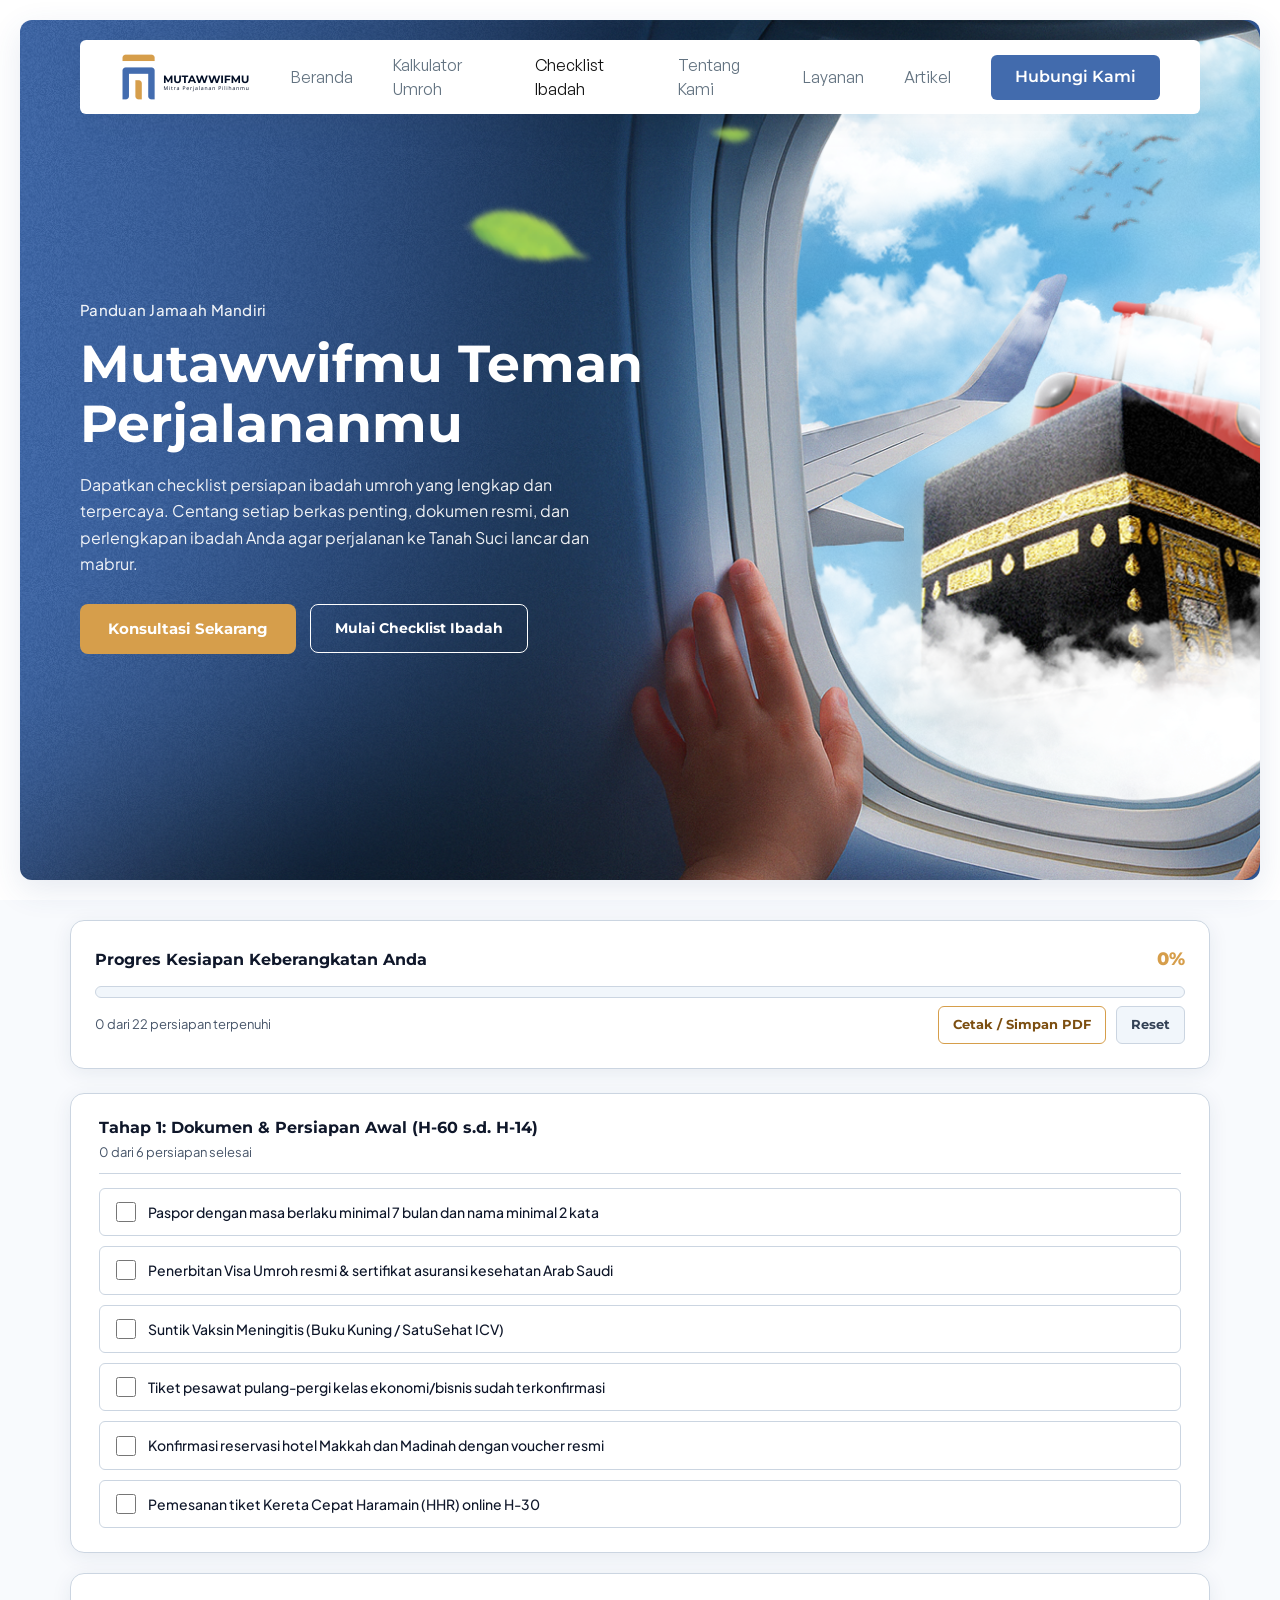
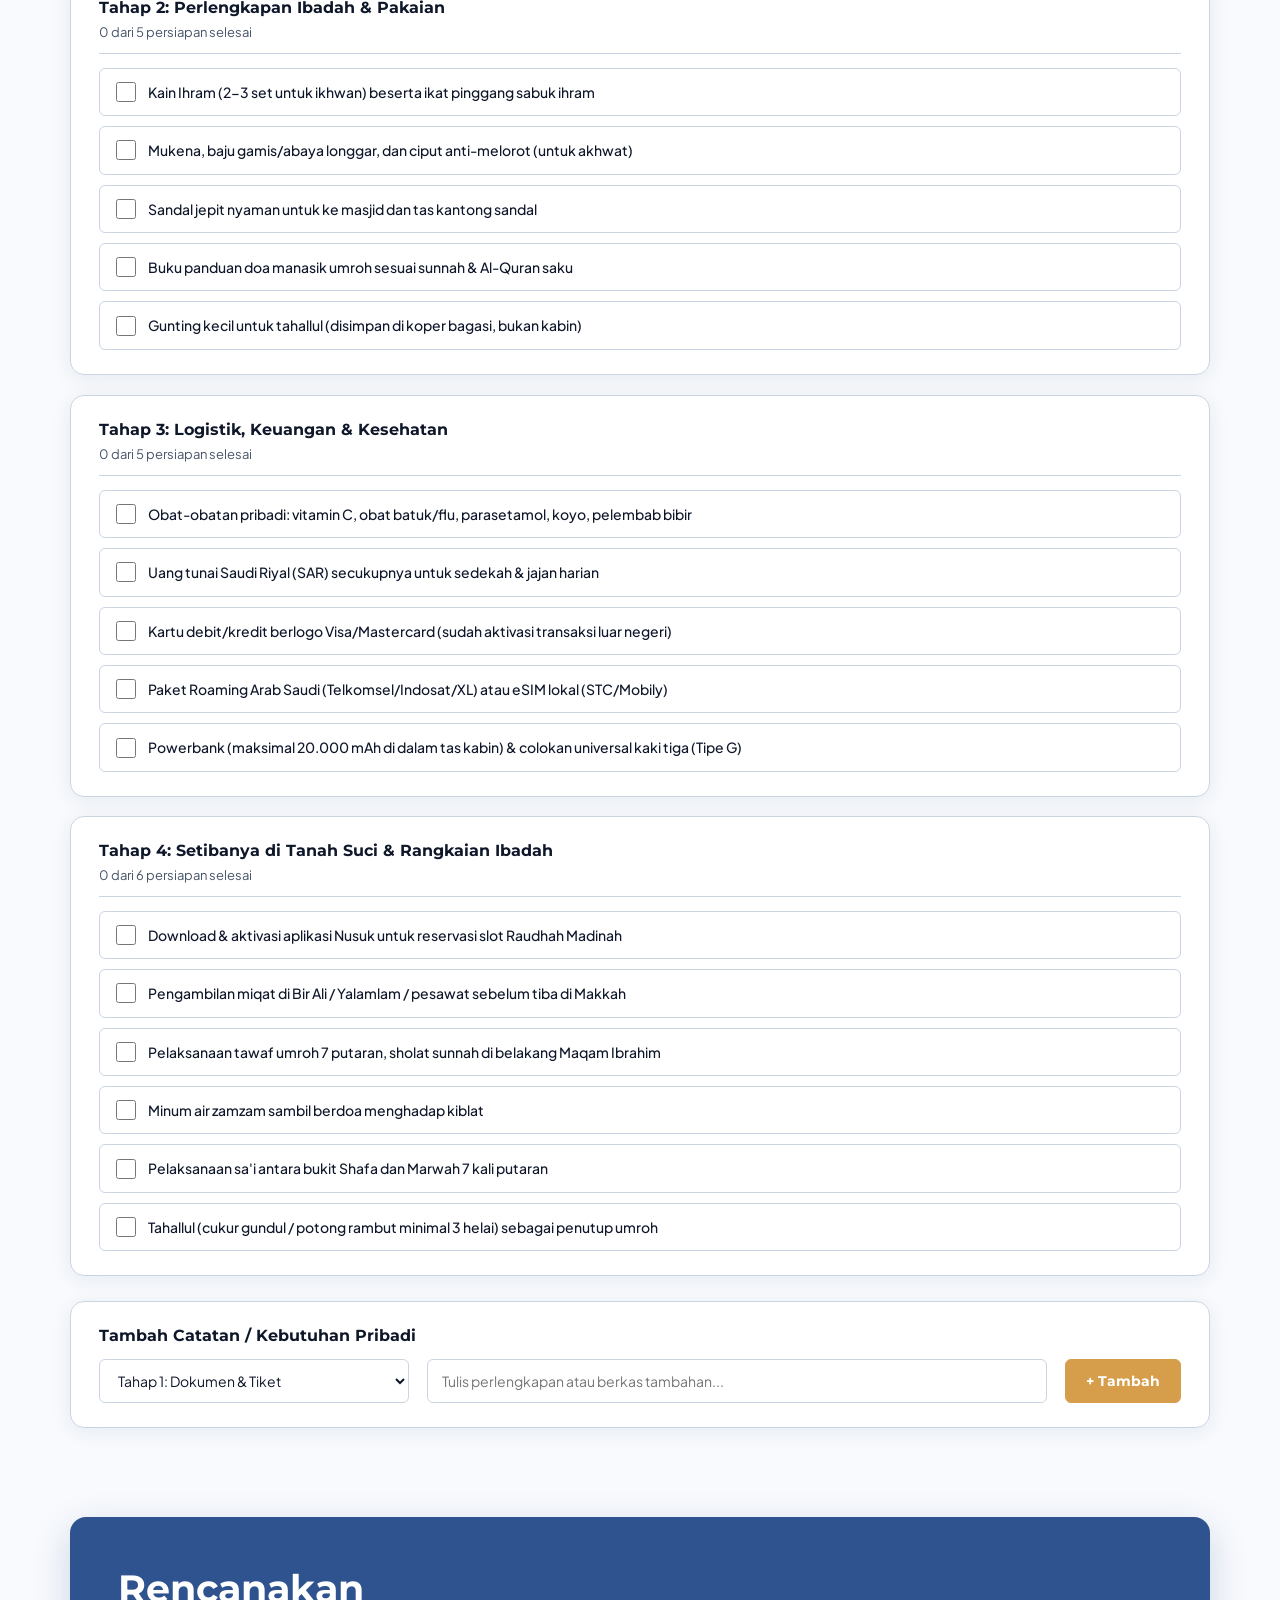
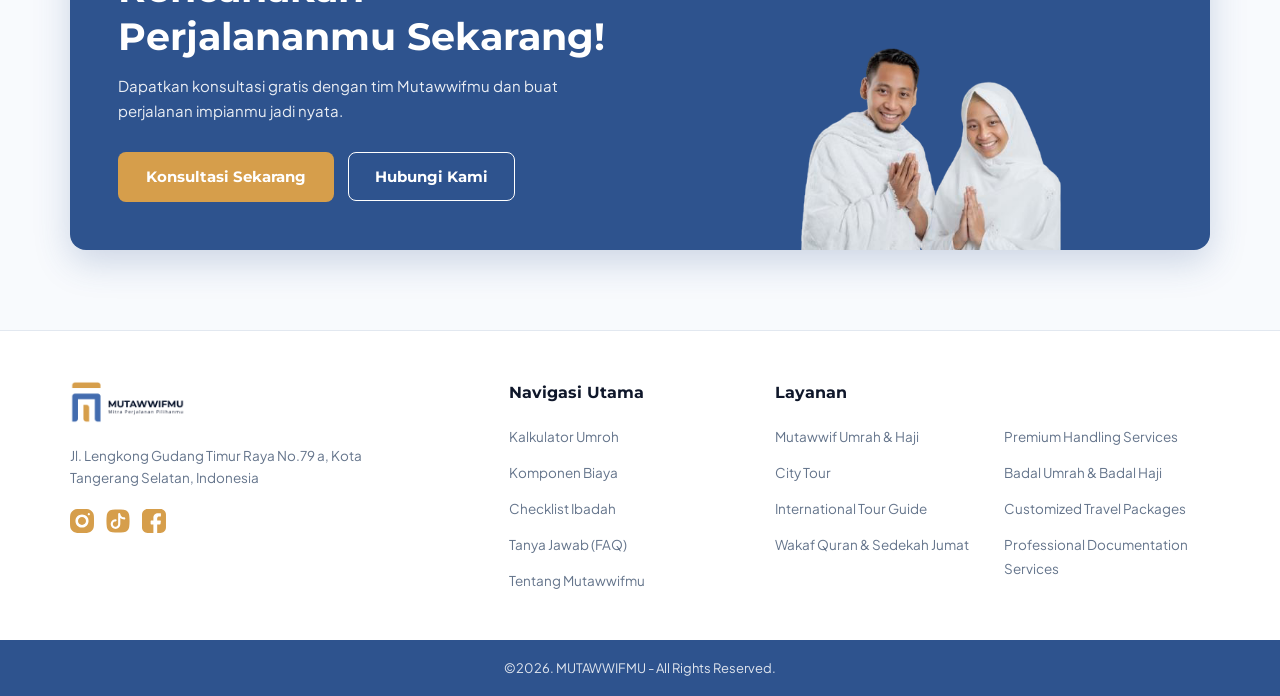
==== commit b297f236: "fix(navbar): set nav-link and nav-link.active to font-weight 400 (Regular) to match exact Beranda we" ====
--- a/checklist.html
+++ b/checklist.html
@@ -17,7 +17,7 @@
   <link rel="stylesheet" href="https://fonts.googleapis.com/css2?family=Montserrat:ital,wght@0,400;0,500;0,600;0,700;0,800;1,400;1,600&family=Plus+Jakarta+Sans:wght@400;500;600;700;800&display=swap">
   <link rel="preload" href="assets/fonts/GeneralSans-SemiBold.woff2" as="font" type="font/woff2" crossorigin>
   <link rel="preload" href="assets/fonts/GeneralSans-Regular.woff2" as="font" type="font/woff2" crossorigin>
-  <link rel="stylesheet" href="css/style.css?v=20260928_v7">
+  <link rel="stylesheet" href="css/style.css?v=20260928_v8">
   <style>
     .progress-card {
       background: var(--bg-surface);
--- a/css/style.css
+++ b/css/style.css
@@ -201,7 +201,7 @@
 .nav-link {
   font-family: 'General Sans', sans-serif;
   font-size: 16px;
-  font-weight: 600;
+  font-weight: 400;
   line-height: 24px;
   color: #637381;
   padding: 13px 20px;
@@ -214,6 +214,9 @@
   text-decoration: none;
   transition: color 0.15s ease;
   letter-spacing: normal;
+  font-synthesis: none;
+  -webkit-font-smoothing: antialiased;
+  -moz-osx-font-smoothing: grayscale;
 }
 
 .nav-link:hover {
@@ -222,7 +225,7 @@
 
 .nav-link.active {
   color: #121212;
-  font-weight: 600;
+  font-weight: 400;
 }
 
 .nav-link.active::after {
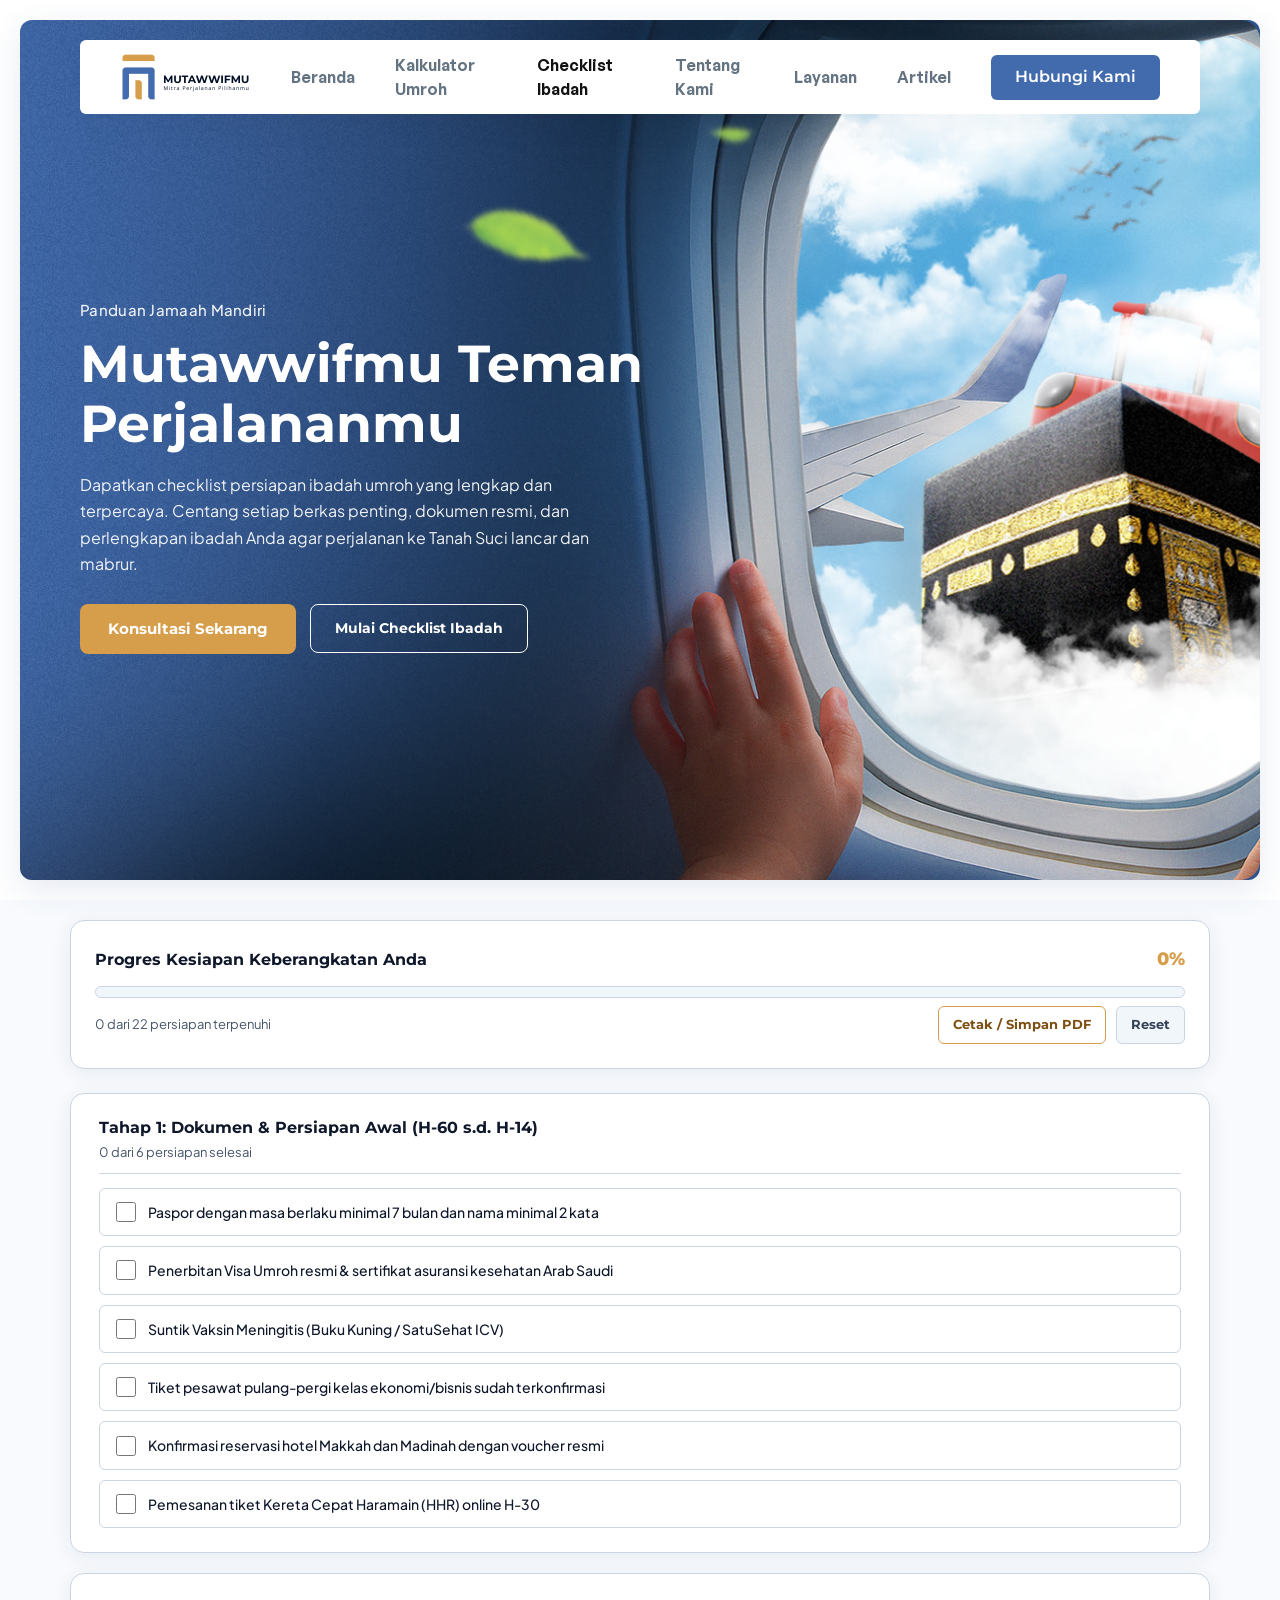
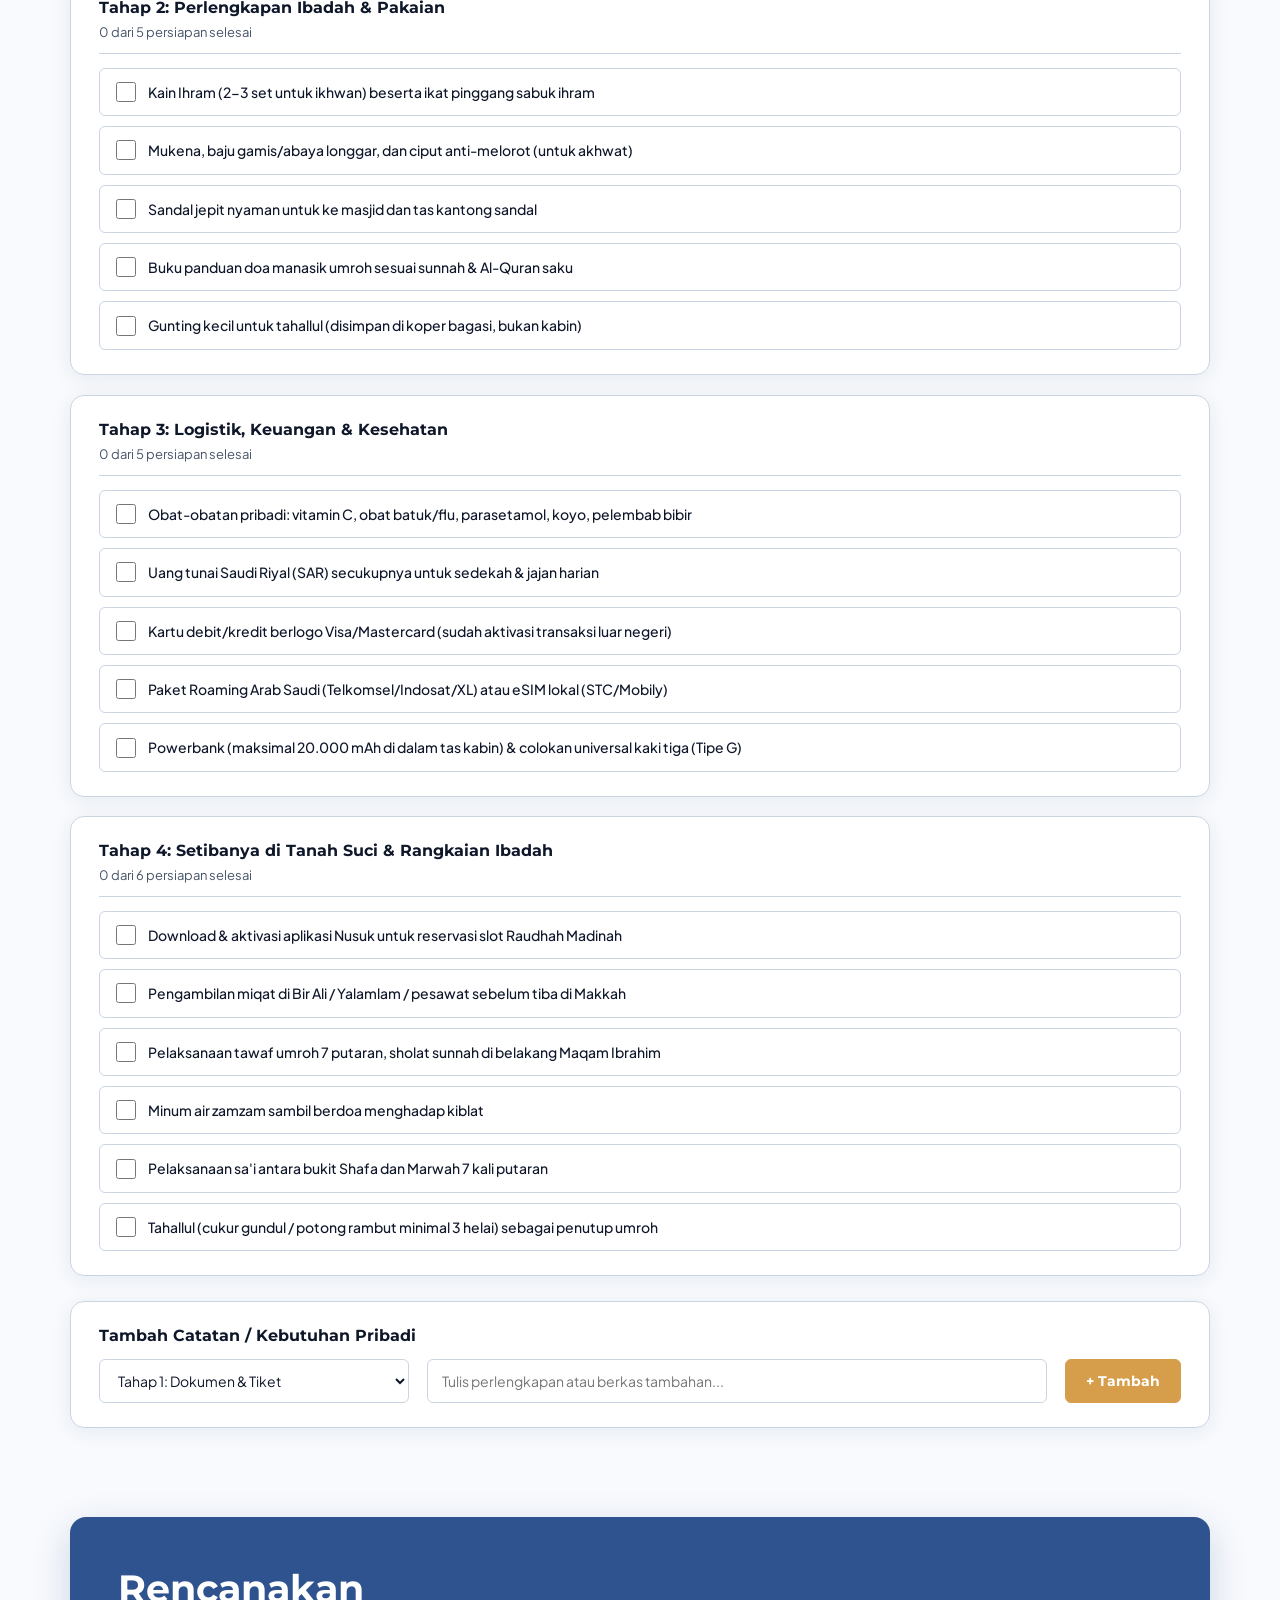
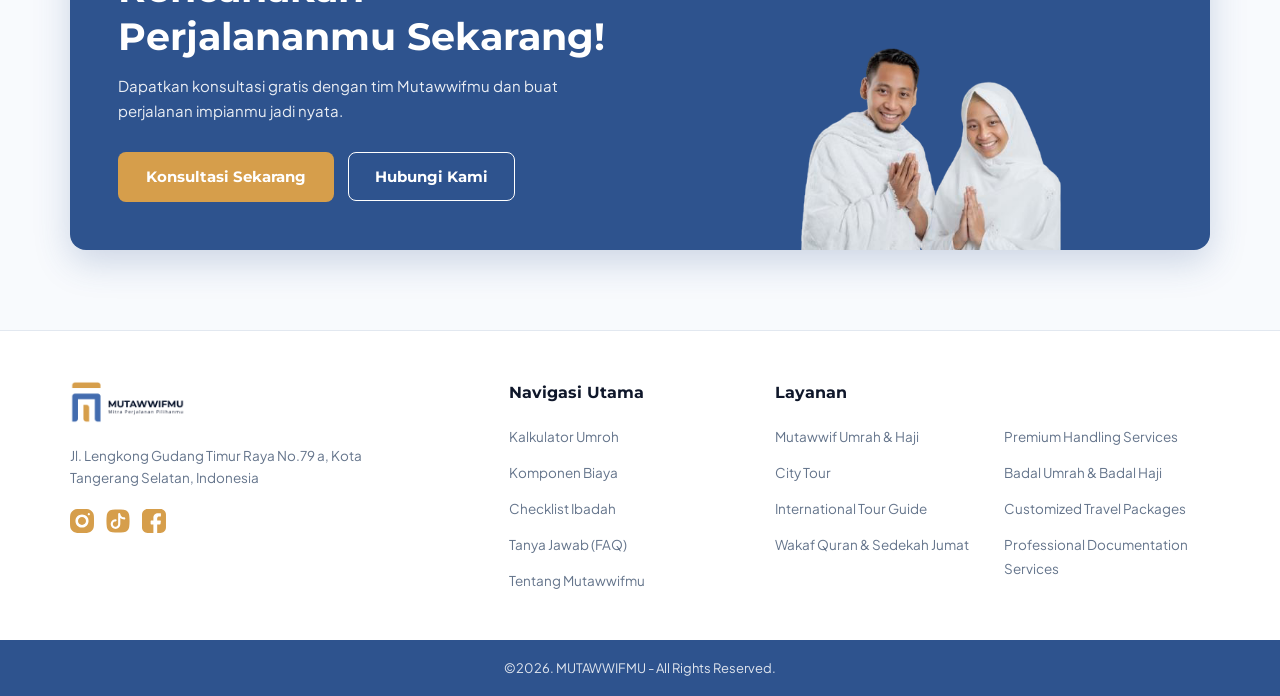
==== commit 5ee5b89f: "fix: nav-link font-weight 400→600 (SemiBold) to match Beranda navbar" ====
--- a/checklist.html
+++ b/checklist.html
@@ -17,7 +17,7 @@
   <link rel="stylesheet" href="https://fonts.googleapis.com/css2?family=Montserrat:ital,wght@0,400;0,500;0,600;0,700;0,800;1,400;1,600&family=Plus+Jakarta+Sans:wght@400;500;600;700;800&display=swap">
   <link rel="preload" href="assets/fonts/GeneralSans-SemiBold.woff2" as="font" type="font/woff2" crossorigin>
   <link rel="preload" href="assets/fonts/GeneralSans-Regular.woff2" as="font" type="font/woff2" crossorigin>
-  <link rel="stylesheet" href="css/style.css?v=20260928_v8">
+  <link rel="stylesheet" href="css/style.css?v=20260928_v9">
   <style>
     .progress-card {
       background: var(--bg-surface);
--- a/css/style.css
+++ b/css/style.css
@@ -201,7 +201,7 @@
 .nav-link {
   font-family: 'General Sans', sans-serif;
   font-size: 16px;
-  font-weight: 400;
+  font-weight: 600;
   line-height: 24px;
   color: #637381;
   padding: 13px 20px;
@@ -225,7 +225,7 @@
 
 .nav-link.active {
   color: #121212;
-  font-weight: 400;
+  font-weight: 600;
 }
 
 .nav-link.active::after {
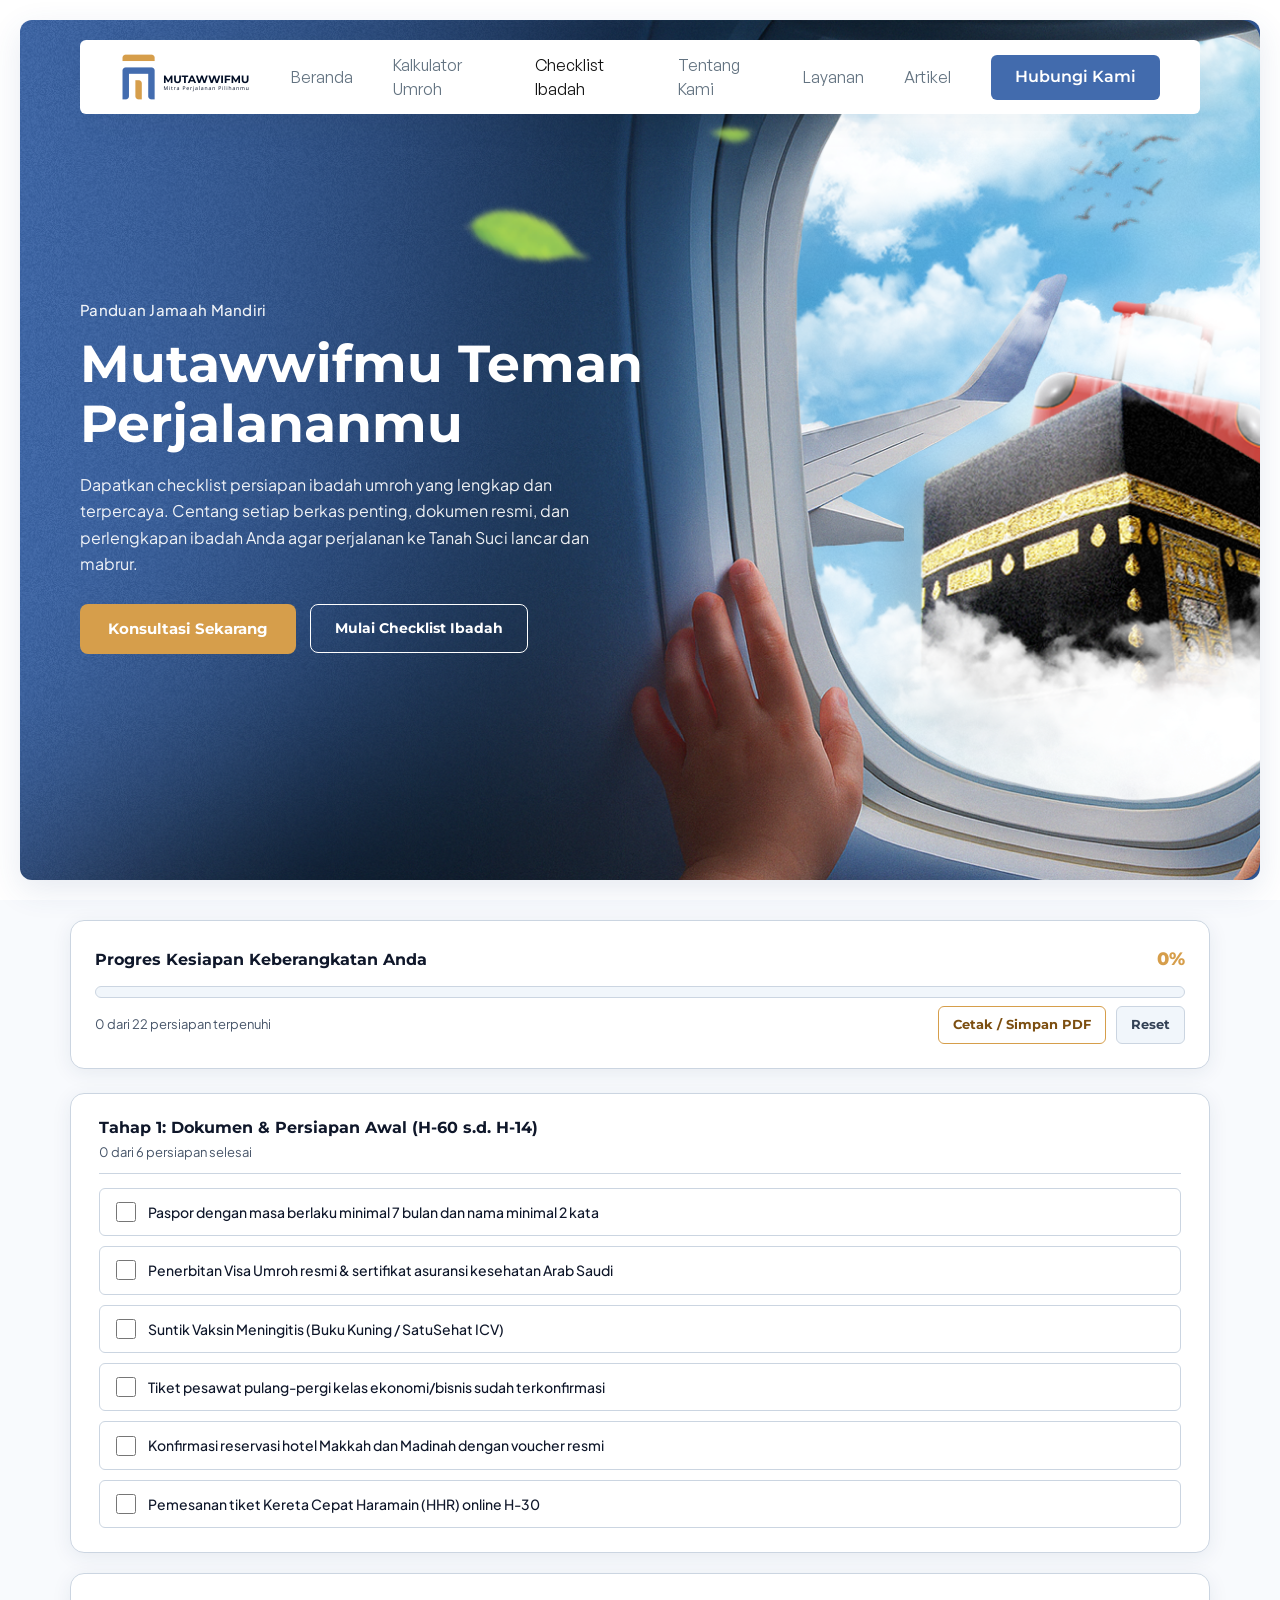
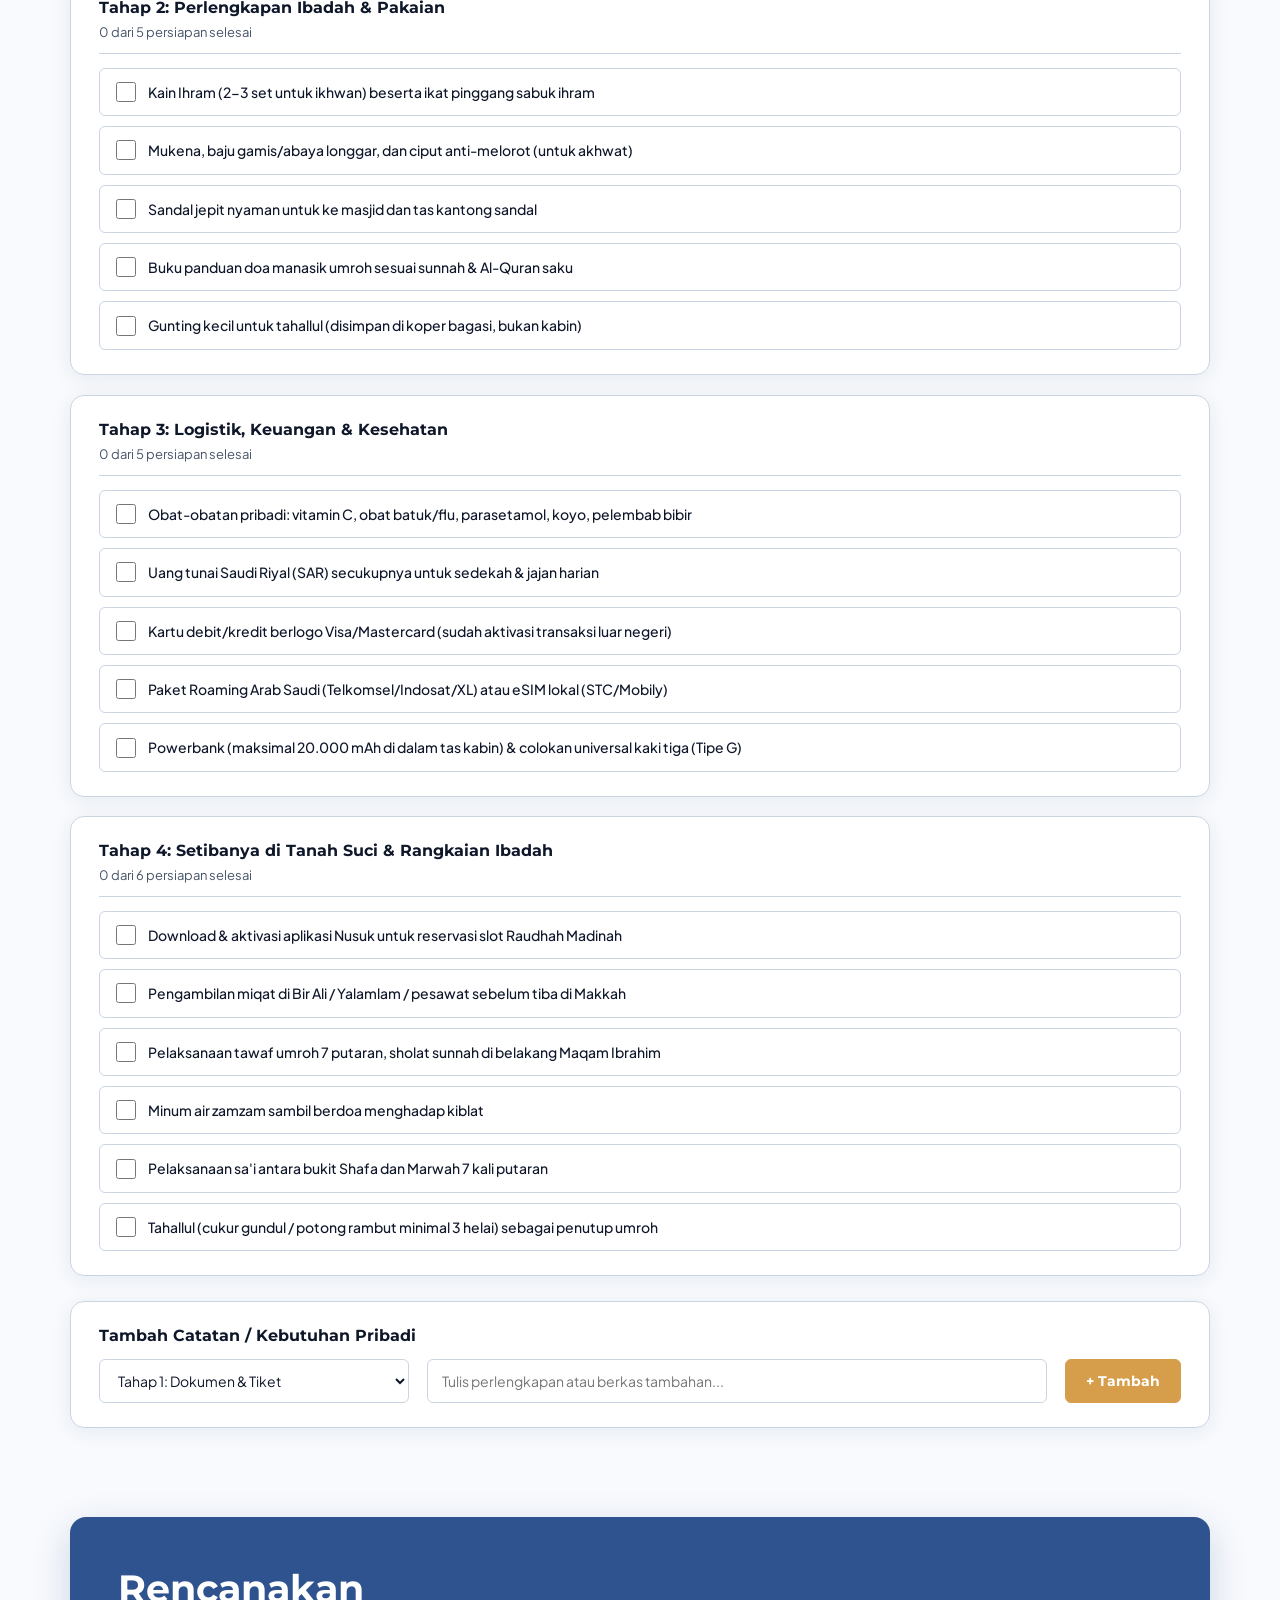
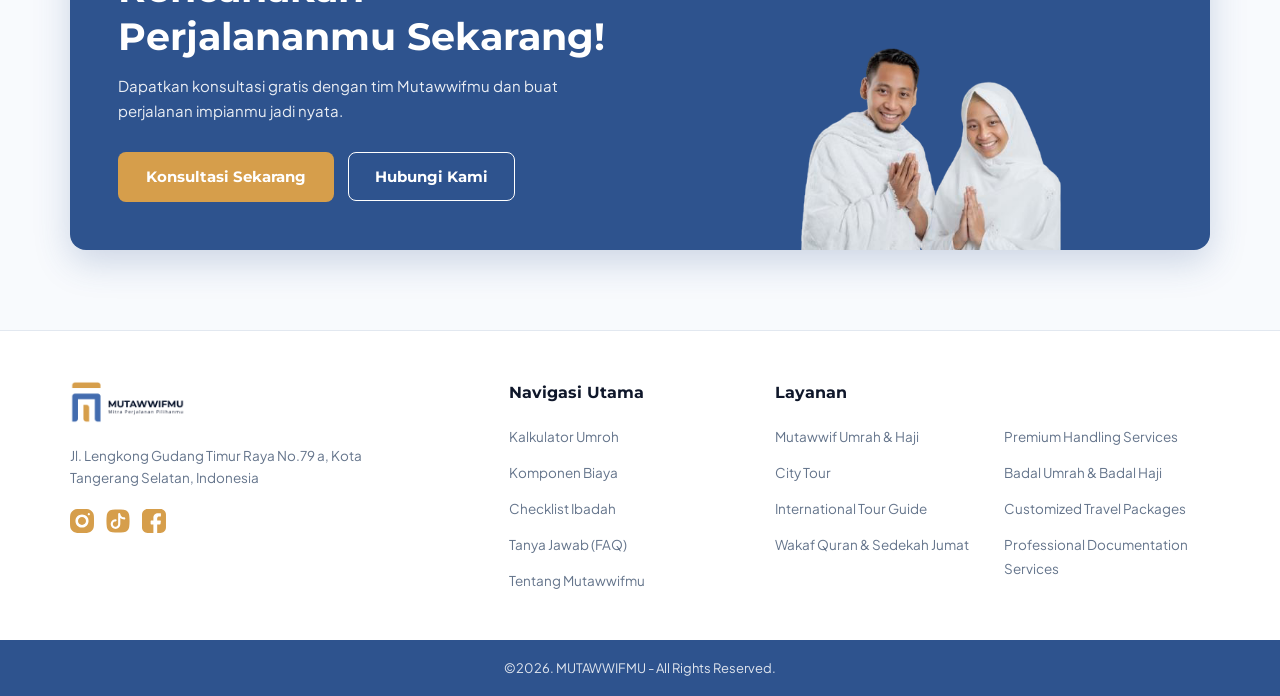
==== commit b326c154: "fix: match Beranda font rendering — use Regular TTF + allow faux-bold synthesis for identical appear" ====
--- a/checklist.html
+++ b/checklist.html
@@ -17,7 +17,7 @@
   <link rel="stylesheet" href="https://fonts.googleapis.com/css2?family=Montserrat:ital,wght@0,400;0,500;0,600;0,700;0,800;1,400;1,600&family=Plus+Jakarta+Sans:wght@400;500;600;700;800&display=swap">
   <link rel="preload" href="assets/fonts/GeneralSans-SemiBold.woff2" as="font" type="font/woff2" crossorigin>
   <link rel="preload" href="assets/fonts/GeneralSans-Regular.woff2" as="font" type="font/woff2" crossorigin>
-  <link rel="stylesheet" href="css/style.css?v=20260928_v9">
+  <link rel="stylesheet" href="css/style.css?v=20260928_v10">
   <style>
     .progress-card {
       background: var(--bg-surface);
--- a/css/style.css
+++ b/css/style.css
@@ -27,7 +27,7 @@
   font-style: normal;
   font-weight: 600;
   font-display: swap;
-  src: url('../assets/fonts/GeneralSans-SemiBold.woff2') format('woff2'),
+  src: url('https://mutawwifmu.com/wp-content/uploads/2025/04/GeneralSans-Regular.ttf') format('truetype'),
        url('../assets/fonts/GeneralSans-Regular.ttf') format('truetype');
 }
 
@@ -214,7 +214,6 @@
   text-decoration: none;
   transition: color 0.15s ease;
   letter-spacing: normal;
-  font-synthesis: none;
   -webkit-font-smoothing: antialiased;
   -moz-osx-font-smoothing: grayscale;
 }
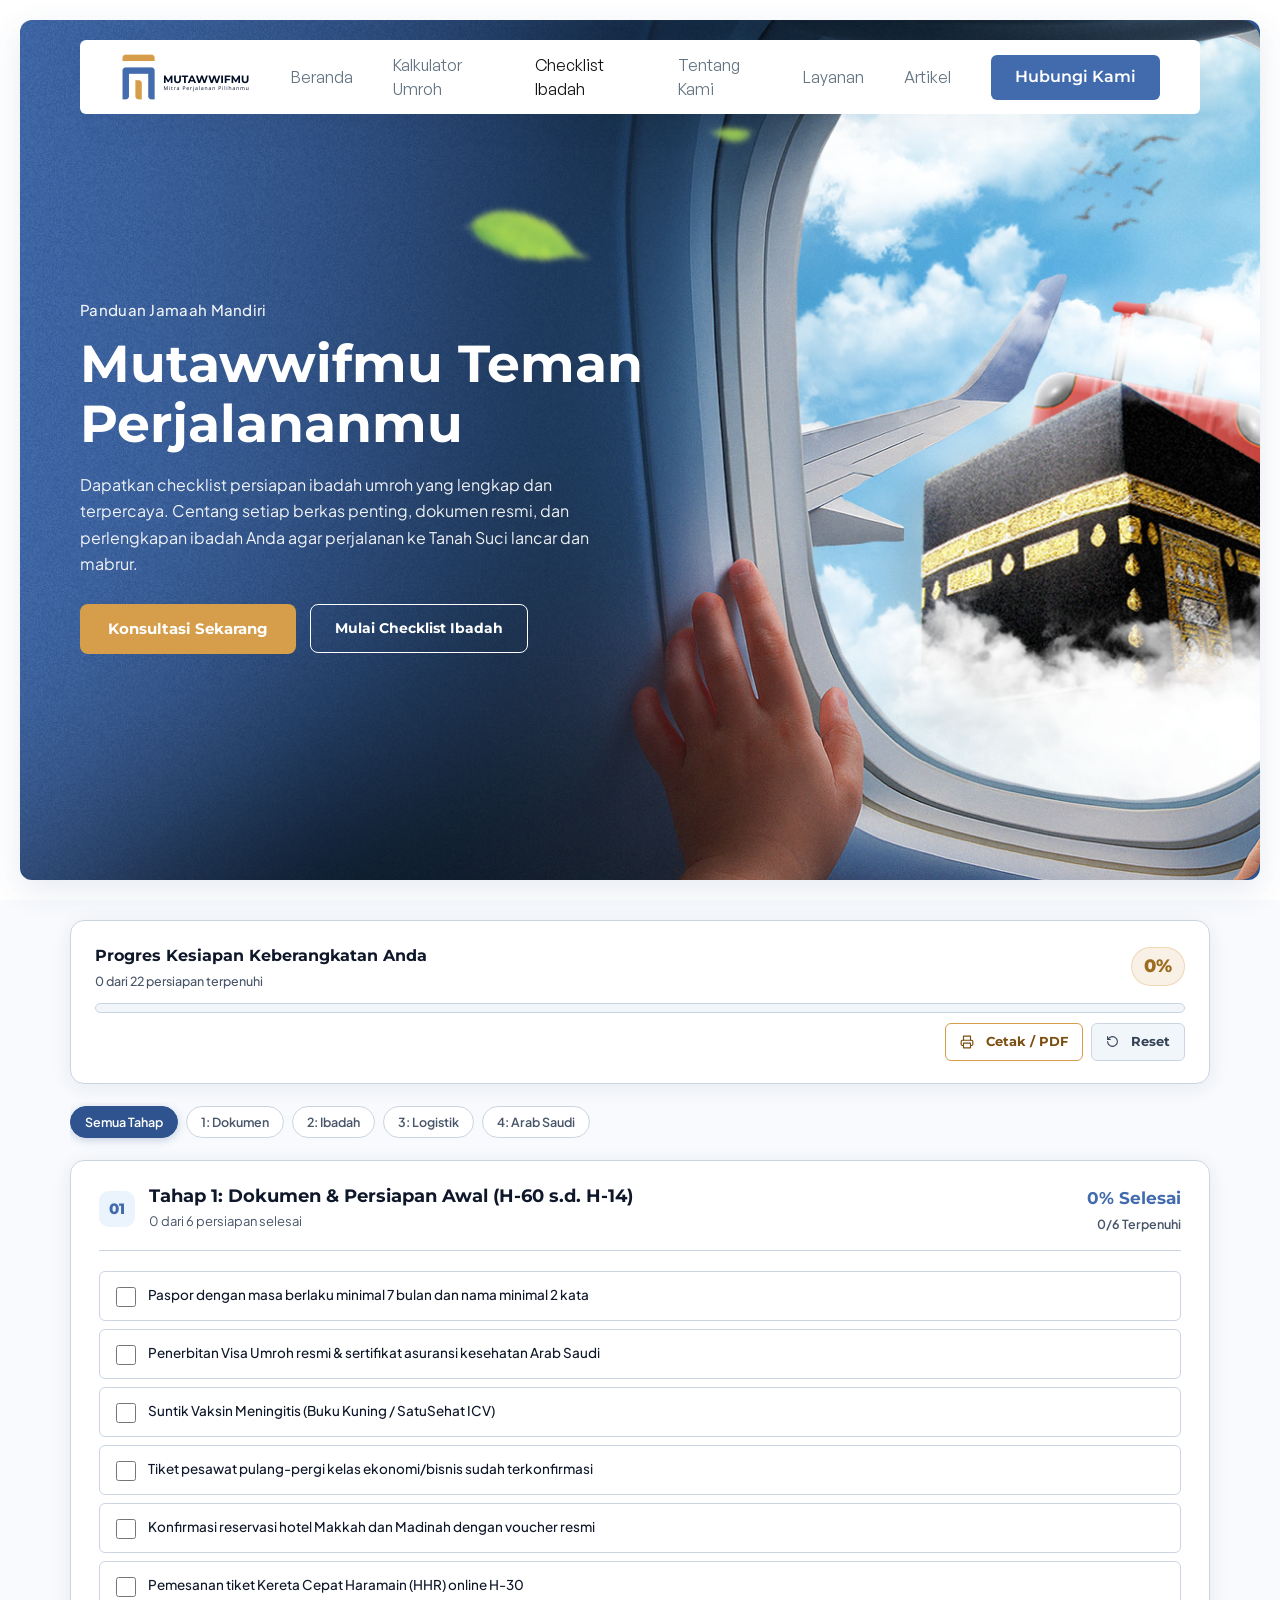
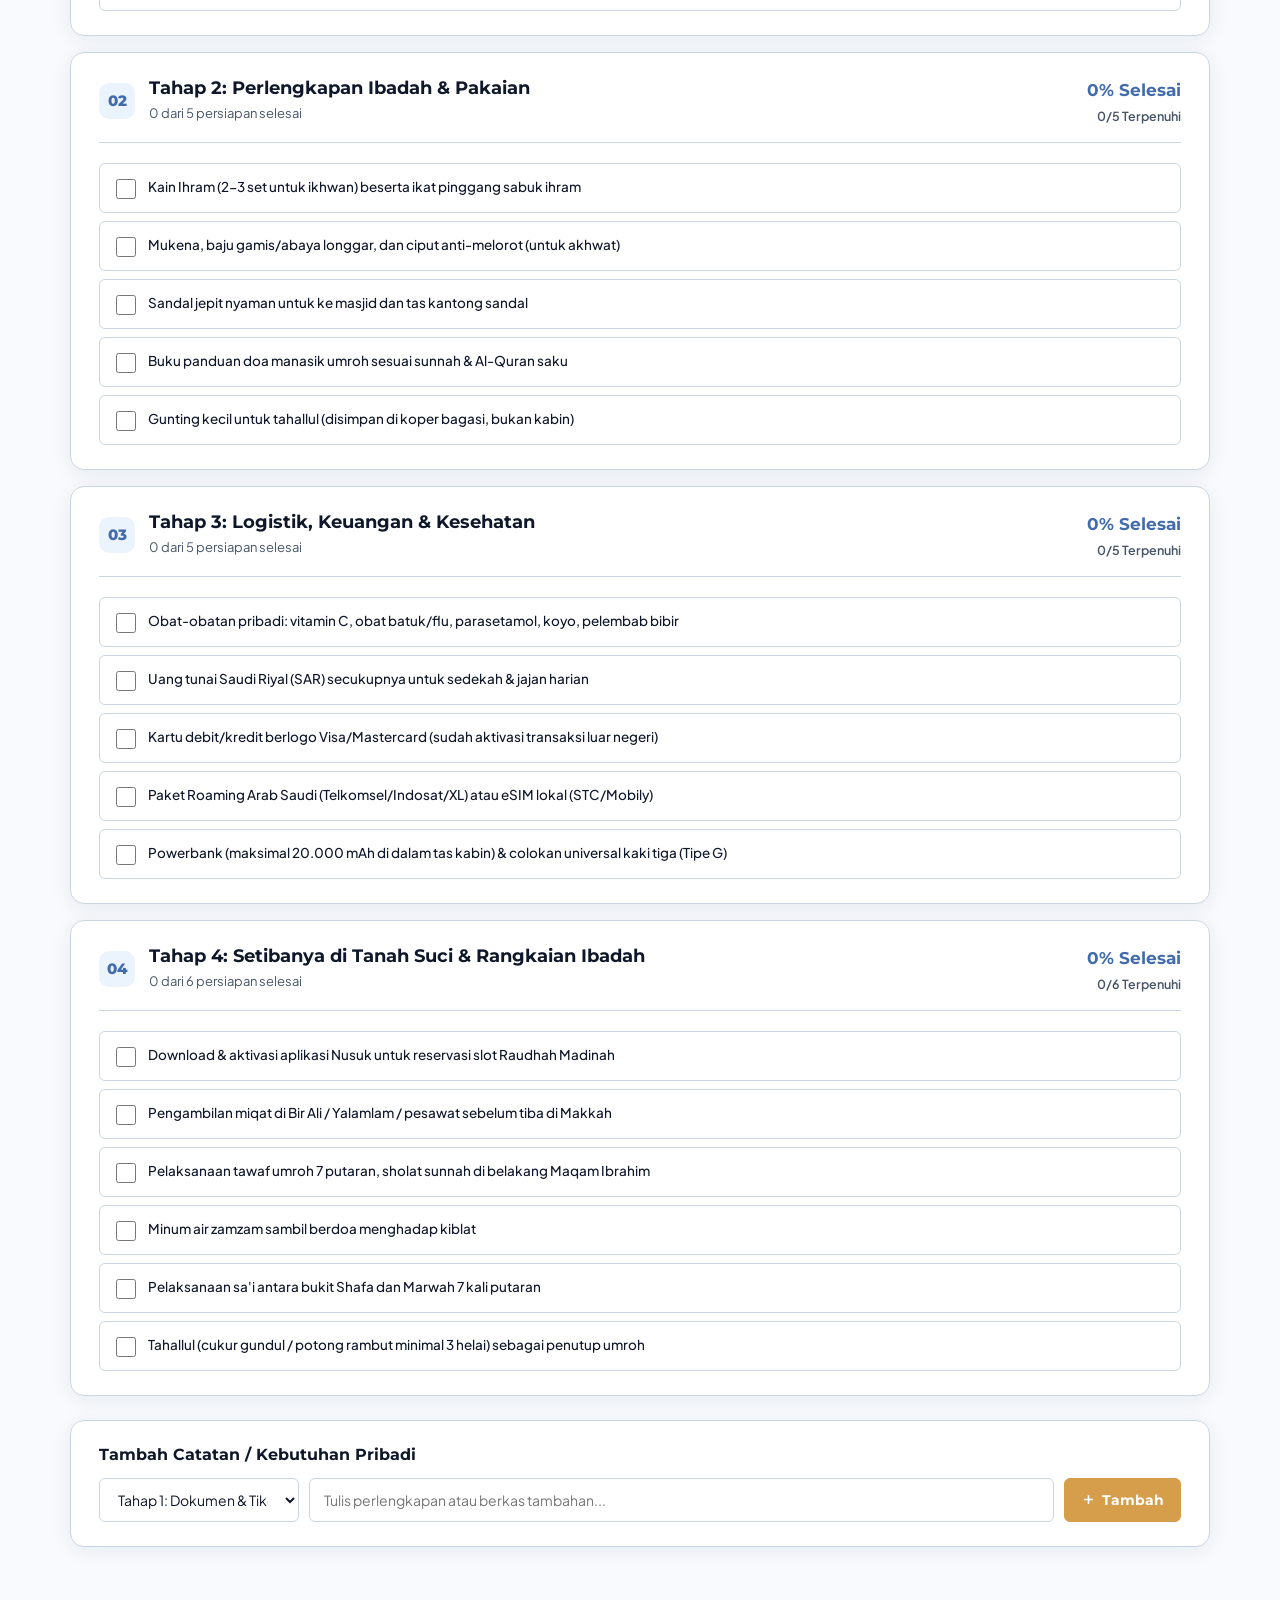
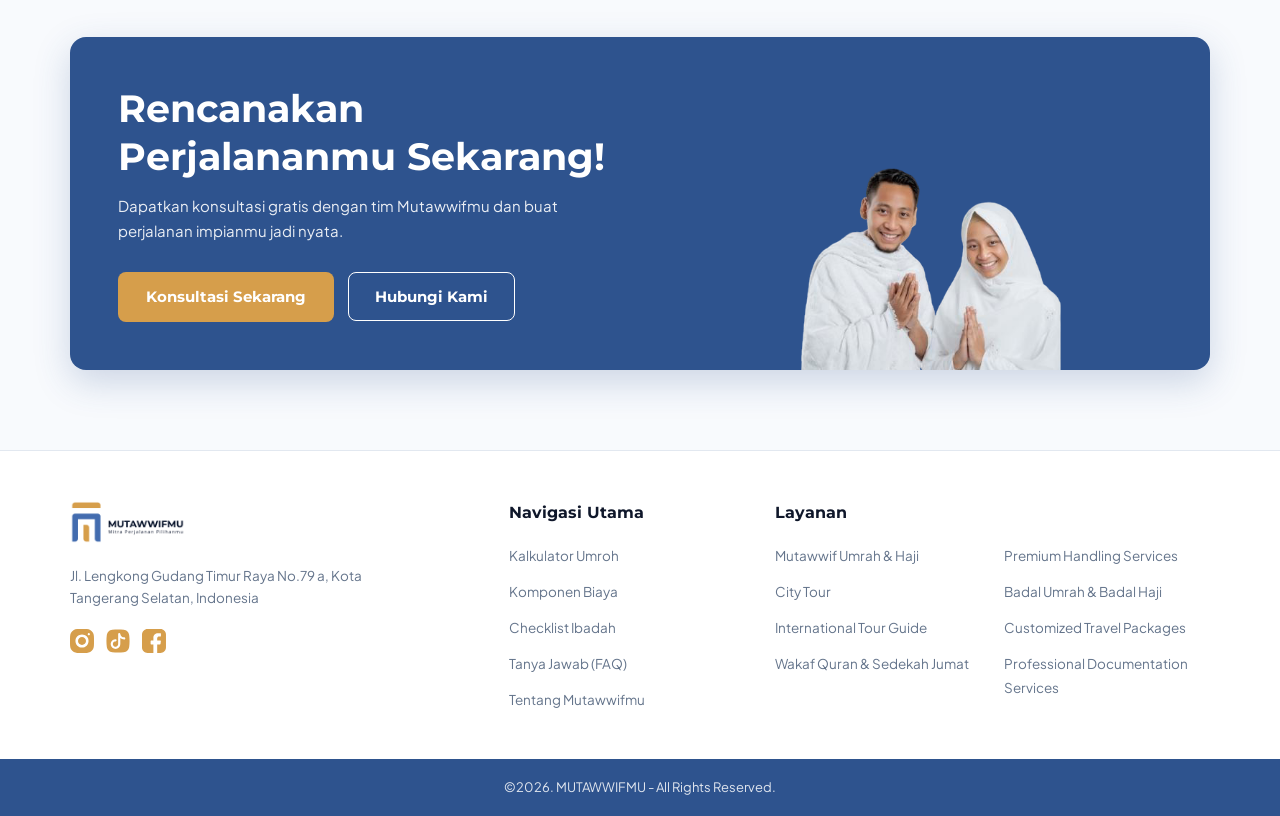
==== commit 5b4d2543: "Optimize mobile UI/UX for Kalkulator Umroh and Checklist Ibadah" ====
--- a/checklist.html
+++ b/checklist.html
@@ -17,37 +17,13 @@
   <link rel="stylesheet" href="https://fonts.googleapis.com/css2?family=Montserrat:ital,wght@0,400;0,500;0,600;0,700;0,800;1,400;1,600&family=Plus+Jakarta+Sans:wght@400;500;600;700;800&display=swap">
   <link rel="preload" href="assets/fonts/GeneralSans-SemiBold.woff2" as="font" type="font/woff2" crossorigin>
   <link rel="preload" href="assets/fonts/GeneralSans-Regular.woff2" as="font" type="font/woff2" crossorigin>
-  <link rel="stylesheet" href="css/style.css?v=20260928_v10">
+  <link rel="stylesheet" href="css/style.css?v=20260929_v2">
   <style>
-    .progress-card {
-      background: var(--bg-surface);
-      border: 1px solid var(--border);
-      border-radius: var(--radius-lg);
-      padding: 24px;
-      box-shadow: var(--shadow-card);
-      margin-bottom: 24px;
-      transition: background 0.2s, border-color 0.2s;
-    }
-    .progress-bar-bg {
-      width: 100%;
-      height: 12px;
-      background: var(--bg-soft);
-      border-radius: var(--radius-pill);
-      overflow: hidden;
-      margin: 12px 0 6px;
-      border: 1px solid var(--border);
-    }
-    .progress-bar-fill {
-      height: 100%;
-      background: linear-gradient(90deg, var(--gold) 0%, #E5AA55 100%);
-      border-radius: var(--radius-pill);
-      transition: width 0.3s ease;
-    }
     @media print {
       body { padding-bottom: 0; background: #FFF; }
-      .site-header, .hero-section, .hero-frame-wrap, .sticky-summary, .site-footer, .no-print { display: none !important; }
+      .site-header, .hero-section, .hero-frame-wrap, .sticky-summary, .site-footer, .no-print, .checklist-phase-tabs { display: none !important; }
       .main-wrapper { margin: 0; padding: 0; max-width: 100%; }
-      .calc-card { box-shadow: none; border: 1px solid #CCC; page-break-inside: avoid; }
+      .calc-card, .checklist-progress-card { box-shadow: none; border: 1px solid #CCC; page-break-inside: avoid; }
     }
   </style>
 </head>
@@ -106,25 +82,36 @@
   <main class="main-wrapper">
 
     <!-- Progress Overview -->
-    <div class="progress-card" id="checklist-progress-card">
-      <div style="display: flex; justify-content: space-between; align-items: baseline; flex-wrap: wrap; gap: 8px;">
-        <span style="font-family: var(--font-heading); font-weight: 700; font-size: 16px; color: var(--text-main);">
-          Progres Kesiapan Keberangkatan Anda
-        </span>
-        <span id="progress-text" style="font-family: var(--font-heading); font-weight: 800; font-size: 18px; color: var(--gold);">
-          0%
-        </span>
+    <div class="checklist-progress-card" id="checklist-progress-card">
+      <div class="progress-card-header">
+        <div class="progress-title-wrap">
+          <span class="progress-card-title">Progres Kesiapan Keberangkatan Anda</span>
+          <span class="progress-card-subtitle" id="progress-count">0 dari 0 persiapan terpenuhi</span>
+        </div>
+        <div class="progress-badge" id="progress-text">0%</div>
       </div>
       <div class="progress-bar-bg">
         <div class="progress-bar-fill" id="progress-fill" style="width: 0%;"></div>
       </div>
-      <div style="display: flex; justify-content: space-between; align-items: center; margin-top: 8px; font-size: 13px; color: var(--text-muted); flex-wrap: wrap; gap: 10px;">
-        <span id="progress-count">0 dari 0 persiapan terpenuhi</span>
-        <div class="no-print" style="display: flex; gap: 10px;">
-          <button id="btn-print-checklist" class="btn btn-sm btn-outline-gold" type="button">Cetak / Simpan PDF</button>
-          <button id="btn-reset-checklist" class="btn btn-sm btn-secondary" type="button">Reset</button>
-        </div>
-      </div>
+      <div class="progress-actions no-print">
+        <button id="btn-print-checklist" class="btn btn-sm btn-outline-gold" type="button">
+          <svg width="14" height="14" viewBox="0 0 24 24" fill="none" stroke="currentColor" stroke-width="2" stroke-linecap="round" stroke-linejoin="round" style="display:inline-block; vertical-align:-2px; margin-right:4px;"><polyline points="6 9 6 2 18 2 18 9"></polyline><path d="M6 18H4a2 2 0 0 1-2-2v-5a2 2 0 0 1 2-2h16a2 2 0 0 1 2 2v5a2 2 0 0 1-2 2h-2"></path><rect x="6" y="14" width="12" height="8"></rect></svg>
+          Cetak / PDF
+        </button>
+        <button id="btn-reset-checklist" class="btn btn-sm btn-secondary" type="button">
+          <svg width="13" height="13" viewBox="0 0 24 24" fill="none" stroke="currentColor" stroke-width="2" stroke-linecap="round" stroke-linejoin="round" style="display:inline-block; vertical-align:-2px; margin-right:4px;"><path d="M3 12a9 9 0 1 0 9-9 9.75 9.75 0 0 0-6.74 2.74L3 8"></path><path d="M3 3v5h5"></path></svg>
+          Reset
+        </button>
+      </div>
+    </div>
+
+    <!-- Quick Phase Filter Tabs on Mobile & Desktop -->
+    <div class="checklist-phase-tabs no-print" id="checklist-phase-tabs" role="tablist" aria-label="Filter Tahapan Checklist">
+      <button type="button" class="phase-tab-btn active" data-phase="all">Semua Tahap</button>
+      <button type="button" class="phase-tab-btn" data-phase="0">1: Dokumen</button>
+      <button type="button" class="phase-tab-btn" data-phase="1">2: Ibadah</button>
+      <button type="button" class="phase-tab-btn" data-phase="2">3: Logistik</button>
+      <button type="button" class="phase-tab-btn" data-phase="3">4: Arab Saudi</button>
     </div>
 
     <!-- Phases Container -->
@@ -133,7 +120,7 @@
     <!-- Tambah Catatan Kustom -->
     <div class="calc-card no-print" style="margin-top: 24px;">
       <h3 class="card-title" style="margin-bottom: 12px; font-size: 16px;">Tambah Catatan / Kebutuhan Pribadi</h3>
-      <div class="form-grid" style="grid-template-columns: 1fr 2fr auto;">
+      <div class="checklist-add-grid">
         <select id="select-task-phase" class="form-select">
           <option value="0">Tahap 1: Dokumen &amp; Tiket</option>
           <option value="1">Tahap 2: Perlengkapan Ibadah</option>
@@ -141,7 +128,10 @@
           <option value="3">Tahap 4: Setibanya di Arab Saudi</option>
         </select>
         <input type="text" id="input-new-task" class="form-control" placeholder="Tulis perlengkapan atau berkas tambahan...">
-        <button id="btn-add-task" class="btn btn-gold" type="button">+ Tambah</button>
+        <button id="btn-add-task" class="btn btn-gold btn-add-custom" type="button">
+          <svg width="15" height="15" viewBox="0 0 24 24" fill="none" stroke="currentColor" stroke-width="2.5"><line x1="12" y1="5" x2="12" y2="19"></line><line x1="5" y1="12" x2="19" y2="12"></line></svg>
+          Tambah
+        </button>
       </div>
     </div>
 
@@ -223,8 +213,8 @@
   </footer>
 
   <!-- Scripts -->
-  <script src="js/data.js?v=20260911_v6"></script>
-  <script src="js/checklist.js?v=20260911_v6"></script>
-  <script src="js/scroll-animation.js?v=20260912_v2"></script>
+  <script src="js/data.js?v=20260929_v2"></script>
+  <script src="js/checklist.js?v=20260929_v2"></script>
+  <script src="js/scroll-animation.js?v=20260929_v2"></script>
 </body>
 </html>
--- a/css/style.css
+++ b/css/style.css
@@ -896,6 +896,112 @@
   font-weight: 600;
 }
 
+/* Armada Header & Controls */
+.armada-header-row {
+  display: flex;
+  justify-content: space-between;
+  align-items: center;
+  gap: 8px;
+  flex-wrap: wrap;
+  margin-bottom: 8px;
+}
+
+.armada-header-title {
+  font-size: 13.5px;
+  font-weight: 600;
+  color: var(--text-main);
+}
+
+.armada-calc-badge {
+  display: inline-flex;
+  align-items: center;
+  gap: 4px;
+  background: rgba(214, 158, 75, 0.12);
+  color: #9C6C21;
+  font-size: 11.5px;
+  font-weight: 600;
+  padding: 3px 10px;
+  border-radius: 20px;
+  line-height: 1.35;
+  border: 1px solid rgba(214, 158, 75, 0.25);
+}
+
+/* Armada Selector Control (Sesuai Pilihan Armada Booklet Mutawwifmu) */
+.armada-grid {
+  display: grid;
+  grid-template-columns: repeat(6, 1fr);
+  gap: 8px;
+  margin-top: 8px;
+  margin-bottom: 16px;
+}
+
+@media (max-width: 991px) {
+  .armada-grid {
+    grid-template-columns: repeat(3, 1fr);
+  }
+}
+
+@media (max-width: 576px) {
+  .armada-grid {
+    grid-template-columns: repeat(2, 1fr);
+  }
+}
+
+.armada-btn {
+  min-height: 54px;
+  padding: 8px 6px;
+  border-radius: 8px;
+  border: 1px solid var(--border);
+  background: var(--bg-soft);
+  cursor: pointer;
+  transition: all 0.15s ease;
+  display: flex;
+  flex-direction: column;
+  align-items: center;
+  justify-content: center;
+  text-align: center;
+  gap: 3px;
+}
+
+.armada-btn:hover {
+  border-color: var(--gold);
+  background: #FFFFFF;
+}
+
+.armada-btn:active {
+  transform: scale(0.97);
+}
+
+.armada-btn.active {
+  background: #FFFFFF;
+  border-color: var(--gold);
+  box-shadow: 0 2px 6px rgba(214, 158, 75, 0.18);
+}
+
+.armada-btn .armada-name {
+  font-family: var(--font-heading);
+  font-size: 12.5px;
+  font-weight: 700;
+  color: var(--text-main);
+  line-height: 1.2;
+}
+
+.armada-btn.active .armada-name {
+  color: var(--primary);
+}
+
+.armada-btn .armada-cap {
+  font-size: 11px;
+  color: var(--text-muted);
+  font-weight: 500;
+  line-height: 1.1;
+}
+
+.armada-btn.active .armada-cap {
+  color: #B4731E;
+  font-weight: 600;
+}
+
 /* Thin horizontal divider line in hotel cards */
 .hotel-divider-line {
   width: 100%;
@@ -2007,6 +2113,513 @@
 }
 
 /* ==========================================================================
+   CHECKLIST IBADAH STYLES (Modern & Mobile-Optimized)
+   ========================================================================== */
+.checklist-progress-card {
+  background: var(--bg-surface);
+  border: 1px solid var(--border);
+  border-radius: var(--radius-lg);
+  padding: 22px 24px;
+  box-shadow: var(--shadow-card);
+  margin-bottom: 18px;
+  transition: background 0.2s, border-color 0.2s;
+}
+
+.progress-card-header {
+  display: flex;
+  justify-content: space-between;
+  align-items: center;
+  gap: 12px;
+}
+
+.progress-title-wrap {
+  display: flex;
+  flex-direction: column;
+  gap: 2px;
+}
+
+.progress-card-title {
+  font-family: var(--font-heading);
+  font-weight: 700;
+  font-size: 16px;
+  color: var(--text-main);
+}
+
+.progress-card-subtitle {
+  font-size: 12.5px;
+  color: var(--text-muted);
+  font-weight: 500;
+}
+
+.progress-badge {
+  font-family: var(--font-heading);
+  font-weight: 800;
+  font-size: 18px;
+  color: #9C6C21;
+  background: rgba(214, 158, 75, 0.14);
+  padding: 4px 12px;
+  border-radius: 20px;
+  border: 1px solid rgba(214, 158, 75, 0.3);
+  flex-shrink: 0;
+}
+
+.progress-bar-bg {
+  width: 100%;
+  height: 10px;
+  background: var(--bg-soft);
+  border-radius: var(--radius-pill);
+  overflow: hidden;
+  margin: 12px 0 10px;
+  border: 1px solid var(--border);
+}
+
+.progress-bar-fill {
+  height: 100%;
+  background: linear-gradient(90deg, var(--gold) 0%, #E5AA55 60%, var(--primary) 100%);
+  border-radius: var(--radius-pill);
+  transition: width 0.35s cubic-bezier(0.2, 0.8, 0.2, 1);
+}
+
+.progress-actions {
+  display: flex;
+  justify-content: flex-end;
+  gap: 8px;
+  margin-top: 4px;
+}
+
+/* Phase Quick Filter Tabs */
+.checklist-phase-tabs {
+  display: flex;
+  gap: 8px;
+  overflow-x: auto;
+  padding: 4px 0 14px;
+  margin-bottom: 8px;
+  -webkit-overflow-scrolling: touch;
+  scrollbar-width: none;
+}
+
+.checklist-phase-tabs::-webkit-scrollbar {
+  display: none;
+}
+
+.phase-tab-btn {
+  white-space: nowrap;
+  padding: 7px 14px;
+  font-size: 12.5px;
+  font-weight: 600;
+  border-radius: 20px;
+  border: 1px solid var(--border);
+  background: var(--bg-surface);
+  color: var(--text-muted);
+  cursor: pointer;
+  transition: all 0.15s ease;
+  flex-shrink: 0;
+}
+
+.phase-tab-btn:hover {
+  border-color: var(--gold);
+  color: var(--text-main);
+}
+
+.phase-tab-btn.active {
+  background: #2E538E;
+  color: #FFFFFF;
+  border-color: #2E538E;
+  box-shadow: 0 2px 8px rgba(46, 83, 142, 0.25);
+}
+
+/* Checklist Task Card */
+.checklist-task-card {
+  display: flex;
+  align-items: flex-start;
+  justify-content: space-between;
+  gap: 12px;
+  padding: 13px 16px;
+  border-radius: var(--radius-sm);
+  border: 1px solid var(--border);
+  background: var(--bg-surface);
+  cursor: pointer;
+  transition: border-color 0.15s, background-color 0.15s, transform 0.1s ease;
+  min-height: 48px;
+  position: relative;
+  user-select: none;
+}
+
+.checklist-task-card:hover {
+  border-color: var(--primary);
+  background: var(--bg-soft);
+}
+
+.checklist-task-card:active {
+  transform: scale(0.99);
+}
+
+.checklist-task-card.is-done {
+  background: #F8FAFD;
+  border-color: rgba(46, 83, 142, 0.2);
+}
+
+.checklist-task-card.is-done .checklist-task-text {
+  text-decoration: line-through;
+  color: var(--text-light);
+  opacity: 0.75;
+}
+
+.checklist-task-left {
+  display: flex;
+  align-items: flex-start;
+  gap: 12px;
+  flex: 1;
+  min-width: 0;
+}
+
+.checklist-checkbox {
+  width: 20px;
+  height: 20px;
+  margin-top: 2px;
+  border-radius: 5px;
+  accent-color: var(--primary);
+  cursor: pointer;
+  flex-shrink: 0;
+}
+
+.checklist-task-text {
+  font-size: 13.5px;
+  font-weight: 500;
+  line-height: 1.45;
+  color: var(--text-main);
+  transition: all 0.2s ease;
+}
+
+.checklist-task-del {
+  background: transparent;
+  border: none;
+  color: var(--text-light);
+  cursor: pointer;
+  padding: 4px 6px;
+  border-radius: 4px;
+  font-size: 14px;
+  line-height: 1;
+  opacity: 0.6;
+  transition: opacity 0.15s, color 0.15s;
+  flex-shrink: 0;
+}
+
+.checklist-task-del:hover {
+  opacity: 1;
+  color: #DC2626;
+}
+
+/* Tambah Catatan Grid */
+.checklist-add-grid {
+  display: grid;
+  grid-template-columns: 200px 1fr auto;
+  gap: 10px;
+  align-items: center;
+}
+
+.btn-add-custom {
+  display: inline-flex;
+  align-items: center;
+  justify-content: center;
+  gap: 6px;
+  white-space: nowrap;
+  min-height: 44px;
+  padding: 0 16px;
+}
+
+/* ==========================================================================
+   MOBILE SCREEN TARGETED REFINEMENTS (Max Width 640px)
+   ========================================================================== */
+@media (max-width: 640px) {
+  /* Cards */
+  .calc-card {
+    padding: 16px 14px;
+    border-radius: 12px;
+    margin-bottom: 16px;
+  }
+
+  /* Card Header */
+  .card-header {
+    flex-direction: column;
+    align-items: stretch;
+    gap: 10px;
+    margin-bottom: 14px;
+    padding-bottom: 12px;
+  }
+
+  .step-info {
+    gap: 10px;
+  }
+
+  .step-num {
+    width: 32px;
+    height: 32px;
+    font-size: 13px;
+    border-radius: 8px;
+  }
+
+  .card-title {
+    font-size: 15.5px;
+    line-height: 1.25;
+  }
+
+  .card-subtitle {
+    font-size: 11.5px;
+    line-height: 1.35;
+    margin-top: 2px;
+  }
+
+  /* Subtotal mobile pill banner */
+  .card-subtotal {
+    text-align: left;
+    display: flex;
+    justify-content: space-between;
+    align-items: center;
+    background: #F1F5F9;
+    padding: 8px 12px;
+    border-radius: 8px;
+    border: 1px solid #E2E8F0;
+  }
+
+  .card-subtotal .sar-val {
+    font-size: 14.5px;
+    font-weight: 700;
+    color: var(--primary);
+  }
+
+  .card-subtotal .idr-val {
+    font-size: 12px;
+    color: var(--text-muted);
+  }
+
+  /* Form Labels & Hints */
+  .form-label {
+    flex-direction: column;
+    align-items: flex-start;
+    gap: 3px;
+    margin-bottom: 6px;
+  }
+
+  .form-label .hint {
+    white-space: normal;
+    font-size: 11px;
+    line-height: 1.3;
+  }
+
+  /* Armada Selector */
+  .armada-header-row {
+    flex-direction: column;
+    align-items: flex-start;
+    gap: 5px;
+  }
+
+  .armada-calc-badge {
+    font-size: 11px;
+    padding: 3px 8px;
+    border-radius: 4px;
+    white-space: normal;
+  }
+
+  .armada-grid {
+    grid-template-columns: repeat(2, 1fr);
+    gap: 6px;
+    margin-bottom: 12px;
+  }
+
+  .armada-btn {
+    min-height: 52px;
+    padding: 6px 4px;
+  }
+
+  .armada-btn .armada-name {
+    font-size: 12px;
+  }
+
+  .armada-btn .armada-cap {
+    font-size: 10.5px;
+  }
+
+  /* Option Items (Transport Routes & Mutawwif) */
+  .option-item {
+    align-items: flex-start;
+    padding: 12px 10px;
+    gap: 8px;
+    border-radius: 8px;
+  }
+
+  .option-left {
+    align-items: flex-start;
+    gap: 10px;
+    flex: 1;
+    min-width: 0;
+  }
+
+  .option-checkbox {
+    width: 20px;
+    height: 20px;
+    margin-top: 2px;
+    flex-shrink: 0;
+  }
+
+  .option-label {
+    font-size: 13px;
+    line-height: 1.35;
+  }
+
+  .option-desc {
+    font-size: 11px;
+    line-height: 1.35;
+    margin-top: 3px;
+  }
+
+  .option-price {
+    font-size: 12px;
+    font-weight: 700;
+    align-self: flex-start;
+    background: rgba(46, 83, 142, 0.08);
+    color: var(--primary);
+    padding: 3px 7px;
+    border-radius: 5px;
+    white-space: nowrap;
+    flex-shrink: 0;
+  }
+
+  .option-item.selected .option-price {
+    background: rgba(214, 158, 75, 0.18);
+    color: #9C6C21;
+  }
+
+  /* Stepper controls */
+  .stepper-wrap {
+    height: 44px;
+  }
+
+  .stepper-btn {
+    width: 44px;
+    font-size: 18px;
+  }
+
+  .stepper-input {
+    font-size: 16px;
+  }
+
+  .form-control, .form-select {
+    font-size: 16px;
+    min-height: 44px;
+  }
+
+  /* Checklist Mobile Specifics */
+  .checklist-progress-card {
+    padding: 16px 14px;
+    border-radius: 12px;
+    margin-bottom: 14px;
+  }
+
+  .progress-card-title {
+    font-size: 14px;
+  }
+
+  .progress-badge {
+    font-size: 16px;
+    padding: 3px 10px;
+  }
+
+  .progress-actions {
+    display: grid;
+    grid-template-columns: 1fr 1fr;
+    gap: 8px;
+    width: 100%;
+    margin-top: 8px;
+  }
+
+  .progress-actions .btn {
+    width: 100%;
+    justify-content: center;
+    padding: 8px 10px;
+    font-size: 12px;
+    min-height: 40px;
+  }
+
+  .checklist-phase-tabs {
+    padding-bottom: 10px;
+  }
+
+  .phase-tab-btn {
+    padding: 6px 12px;
+    font-size: 12px;
+  }
+
+  .checklist-task-card {
+    padding: 12px 10px;
+    gap: 8px;
+    border-radius: 8px;
+  }
+
+  .checklist-task-text {
+    font-size: 13px;
+    line-height: 1.4;
+  }
+
+  .checklist-add-grid {
+    grid-template-columns: 1fr;
+    gap: 8px;
+  }
+
+  .btn-add-custom {
+    width: 100%;
+    min-height: 44px;
+  }
+
+  /* Sticky Summary Bar on Phone */
+  .sticky-summary {
+    padding: 8px 0 calc(8px + env(safe-area-inset-bottom, 0px));
+  }
+
+  .summary-inner {
+    padding: 0 10px;
+    gap: 6px;
+  }
+
+  .summary-numbers {
+    flex-direction: row;
+    justify-content: space-between;
+    align-items: baseline;
+    gap: 4px;
+  }
+
+  .summary-idr {
+    font-size: 19px;
+    font-weight: 800;
+  }
+
+  .summary-subbreakdown {
+    font-size: 10.5px;
+  }
+
+  .summary-cta-group {
+    display: grid;
+    grid-template-columns: 1fr 1fr 1.6fr;
+    gap: 5px;
+    width: 100%;
+  }
+
+  .btn-reset-summary {
+    min-height: 40px;
+    padding: 6px 4px;
+    font-size: 11px;
+    border-radius: 6px;
+  }
+
+  .btn-whatsapp-cta {
+    min-height: 40px;
+    padding: 6px 8px;
+    font-size: 12px;
+    border-radius: 6px;
+  }
+}
+
+/* ==========================================================================
    SCROLL ANIMATIONS & INTERACTIVE MOTION (Anti-Slop Compliant)
    ========================================================================== */
 
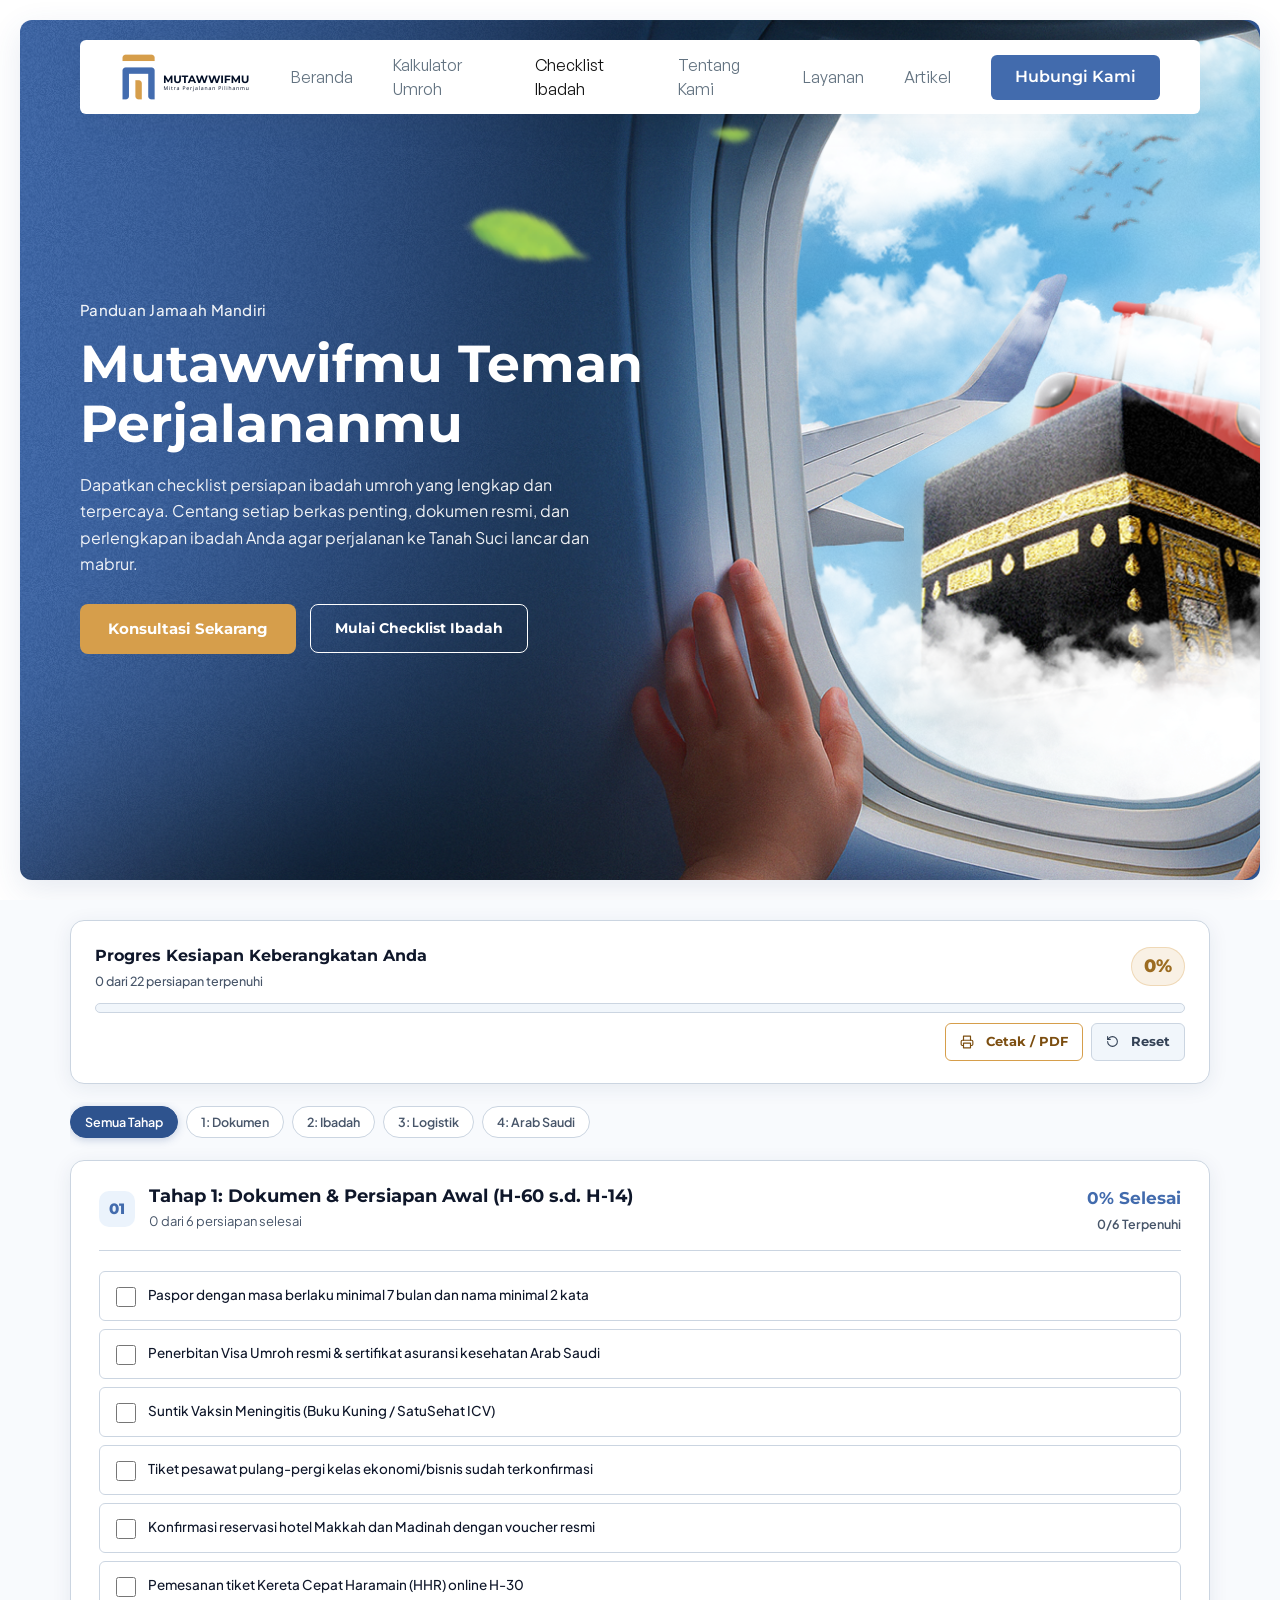
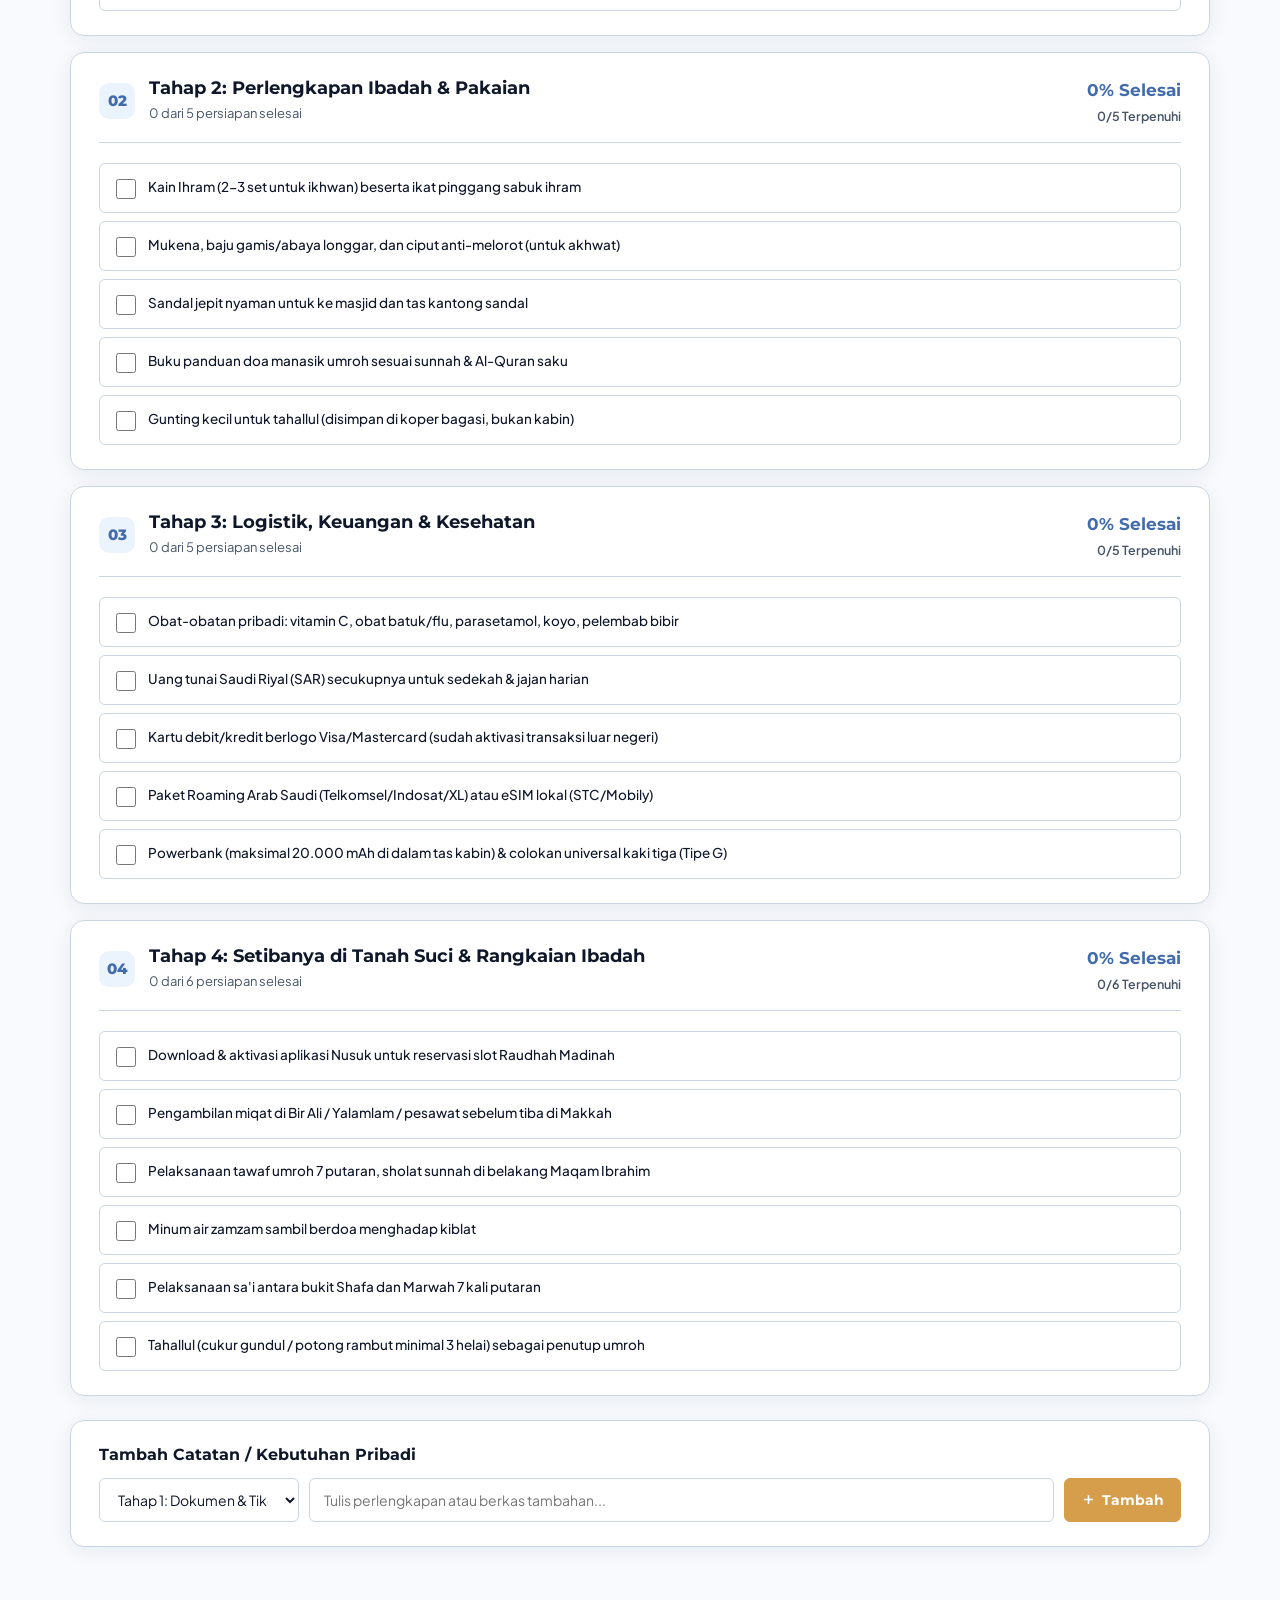
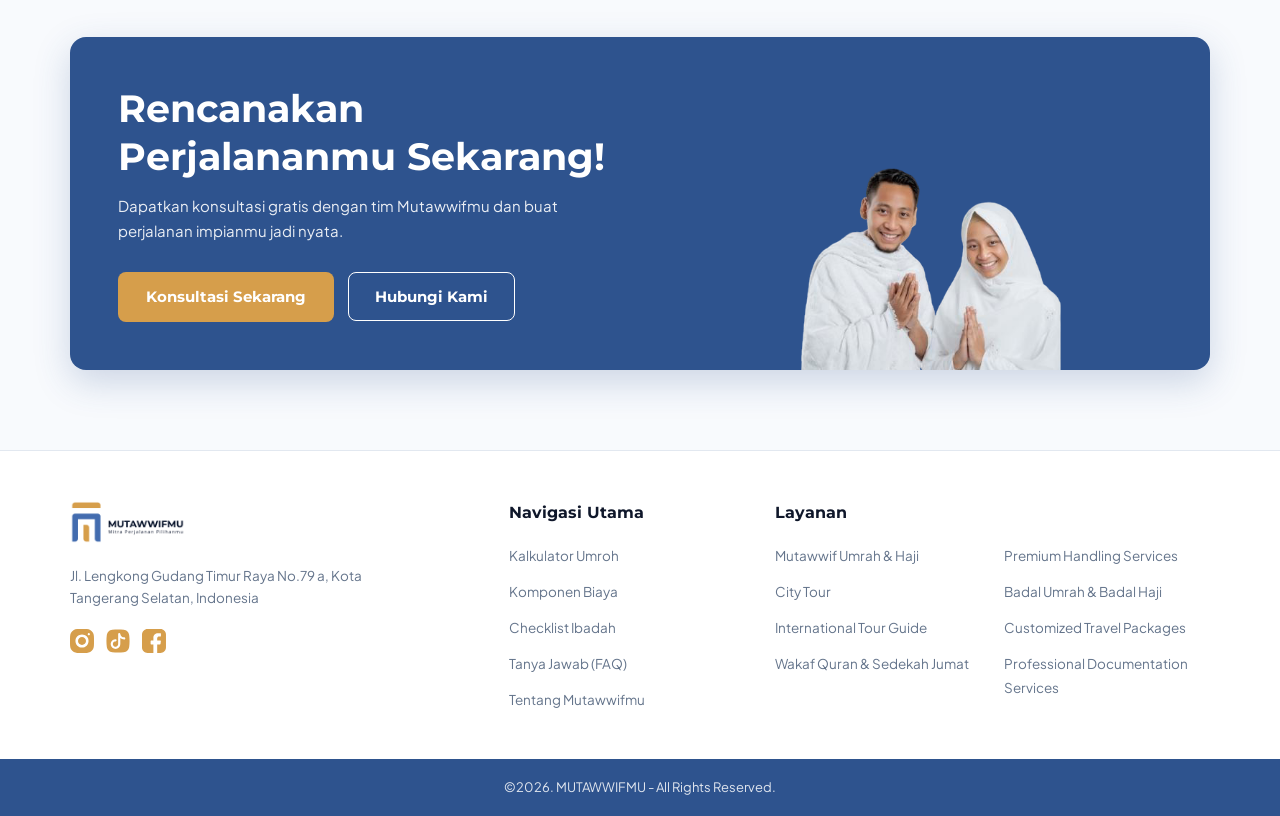
==== commit 64247b3c: "Fix mobile header overflow, ensure contact button and hamburger menu are fully visible on all mobile" ====
--- a/checklist.html
+++ b/checklist.html
@@ -17,7 +17,7 @@
   <link rel="stylesheet" href="https://fonts.googleapis.com/css2?family=Montserrat:ital,wght@0,400;0,500;0,600;0,700;0,800;1,400;1,600&family=Plus+Jakarta+Sans:wght@400;500;600;700;800&display=swap">
   <link rel="preload" href="assets/fonts/GeneralSans-SemiBold.woff2" as="font" type="font/woff2" crossorigin>
   <link rel="preload" href="assets/fonts/GeneralSans-Regular.woff2" as="font" type="font/woff2" crossorigin>
-  <link rel="stylesheet" href="css/style.css?v=20260929_v2">
+  <link rel="stylesheet" href="css/style.css?v=20260929_v3">
   <style>
     @media print {
       body { padding-bottom: 0; background: #FFF; }
--- a/css/style.css
+++ b/css/style.css
@@ -110,6 +110,8 @@
   -webkit-font-smoothing: antialiased;
   scroll-behavior: smooth;
   transition: background-color 0.2s ease, color 0.2s ease;
+  overflow-x: hidden;
+  max-width: 100vw;
 }
 
 body {
@@ -117,6 +119,9 @@
   display: flex;
   flex-direction: column;
   padding-bottom: 0;
+  overflow-x: hidden;
+  max-width: 100vw;
+  width: 100%;
 }
 
 a {
@@ -505,11 +510,13 @@
 /* Big Rounded Hero Card Section (Official Mutawwifmu Layout) */
 .hero-frame-wrap {
   width: 100%;
+  max-width: 100%;
   background-color: #FFFFFF;
   padding: 20px;
   min-height: 100vh;
   min-height: 100dvh;
   box-sizing: border-box;
+  overflow-x: hidden;
 }
 
 .hero-rounded-box {
@@ -529,6 +536,7 @@
   flex-direction: column;
   justify-content: space-between;
   box-sizing: border-box;
+  max-width: 100%;
 }
 
 .hero-inner {
@@ -1877,45 +1885,107 @@
 
 /* Mobile responsive adjustments */
 @media (max-width: 860px) {
+  html, body {
+    overflow-x: hidden;
+    max-width: 100vw;
+  }
+
   .hero-frame-wrap {
     padding: 10px;
     min-height: 100vh;
     min-height: 100dvh;
     box-sizing: border-box;
+    overflow-x: hidden;
+    max-width: 100vw;
   }
 
   .hero-rounded-box {
     border-radius: 14px;
-    padding: 16px 16px 24px;
+    padding: 14px 14px 24px;
     min-height: calc(100vh - 20px);
     min-height: calc(100dvh - 20px);
     background: linear-gradient(180deg, rgba(46, 83, 142, 0.90) 0%, rgba(46, 83, 142, 0.96) 100%), url("../assets/hero-bg.webp") no-repeat center right / cover;
+    overflow-x: hidden;
+    max-width: 100%;
   }
 
   .site-header {
     padding: 0;
-    margin-bottom: 24px;
+    margin-bottom: 22px;
     position: relative;
+    width: 100%;
   }
 
   .header-container {
-    padding: 10px 16px;
+    height: auto;
+    min-height: 52px;
+    padding: 8px 14px;
     border-radius: 6px;
     position: relative;
+    display: flex;
+    align-items: center;
+    justify-content: space-between;
+    gap: 8px;
+    box-sizing: border-box;
+    width: 100%;
+  }
+
+  .brand-logo {
+    flex-shrink: 0;
+    display: flex;
+    align-items: center;
   }
 
   .brand-logo img {
+    height: 32px;
+    width: auto;
+    max-width: 110px;
+    object-fit: contain;
+    display: block;
+  }
+
+  .header-actions {
+    display: flex;
+    align-items: center;
+    gap: 8px;
+    flex-shrink: 0;
+  }
+
+  .btn-header-contact,
+  a.btn-header-contact,
+  button.btn-header-contact {
     height: 36px;
+    min-height: 36px;
+    padding: 6px 12px;
+    font-family: 'Montserrat', sans-serif;
+    font-size: 12.5px;
+    font-weight: 600;
+    line-height: 1.2;
+    border-radius: 6px;
+    white-space: nowrap;
+    display: inline-flex;
+    align-items: center;
+    justify-content: center;
+    flex-shrink: 0;
+    box-sizing: border-box;
   }
 
   .btn-mobile-menu {
     display: inline-flex;
-  }
-
-  .btn-header-contact {
-    padding: 8px 16px;
-    font-size: 13px;
+    align-items: center;
+    justify-content: center;
+    width: 38px;
+    height: 36px;
+    min-width: 38px;
+    padding: 6px;
     border-radius: 6px;
+    flex-shrink: 0 !important;
+    box-sizing: border-box;
+  }
+
+  .btn-mobile-menu svg {
+    width: 20px;
+    height: 20px;
   }
 
   .nav-menu {
@@ -2619,6 +2689,85 @@
   }
 }
 
+/* Narrow Mobile Phones (<= 480px down to 320px) */
+@media (max-width: 480px) {
+  .hero-frame-wrap {
+    padding: 6px;
+  }
+
+  .hero-rounded-box {
+    padding: 10px 10px 20px;
+    border-radius: 12px;
+  }
+
+  .site-header {
+    margin-bottom: 16px;
+  }
+
+  .header-container {
+    padding: 6px 10px;
+    min-height: 48px;
+    gap: 6px;
+  }
+
+  .brand-logo img {
+    height: 27px;
+    max-width: 90px;
+  }
+
+  .header-actions {
+    gap: 6px;
+    flex-shrink: 0;
+  }
+
+  .btn-header-contact,
+  a.btn-header-contact,
+  button.btn-header-contact {
+    height: 32px;
+    min-height: 32px;
+    padding: 5px 9px;
+    font-size: 11.5px;
+    border-radius: 6px;
+    flex-shrink: 0;
+  }
+
+  .btn-mobile-menu {
+    width: 34px;
+    height: 32px;
+    min-width: 34px;
+    padding: 4px;
+    border-radius: 6px;
+    flex-shrink: 0 !important;
+  }
+
+  .btn-mobile-menu svg {
+    width: 18px;
+    height: 18px;
+  }
+
+  .hero-title {
+    font-size: 27px;
+    line-height: 1.18;
+    margin-bottom: 14px;
+  }
+
+  .hero-eyebrow {
+    font-size: 13px;
+    margin-bottom: 8px;
+  }
+
+  .hero-desc {
+    font-size: 13.5px;
+    margin-bottom: 20px;
+    line-height: 1.5;
+  }
+
+  .rate-chip {
+    padding: 6px 12px;
+    font-size: 12px;
+  }
+}
+
 /* ==========================================================================
    SCROLL ANIMATIONS & INTERACTIVE MOTION (Anti-Slop Compliant)
    ========================================================================== */
